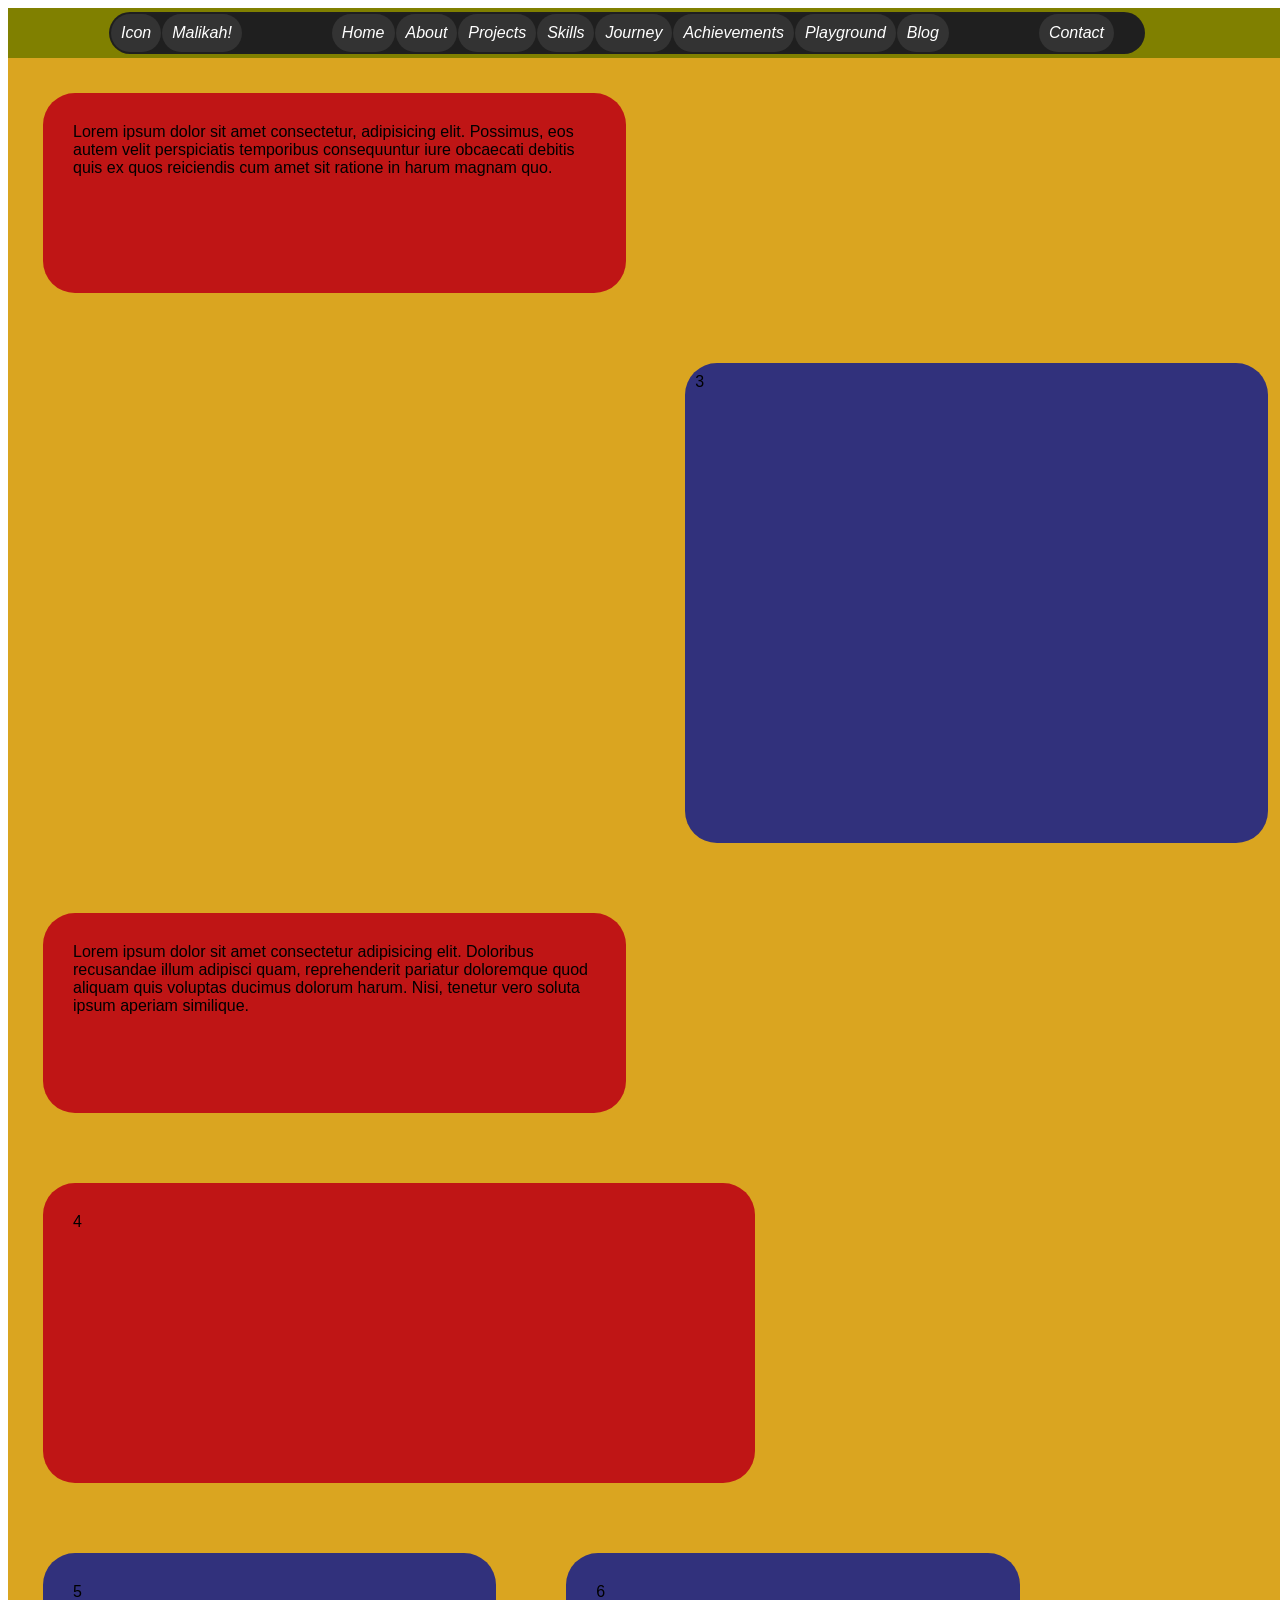
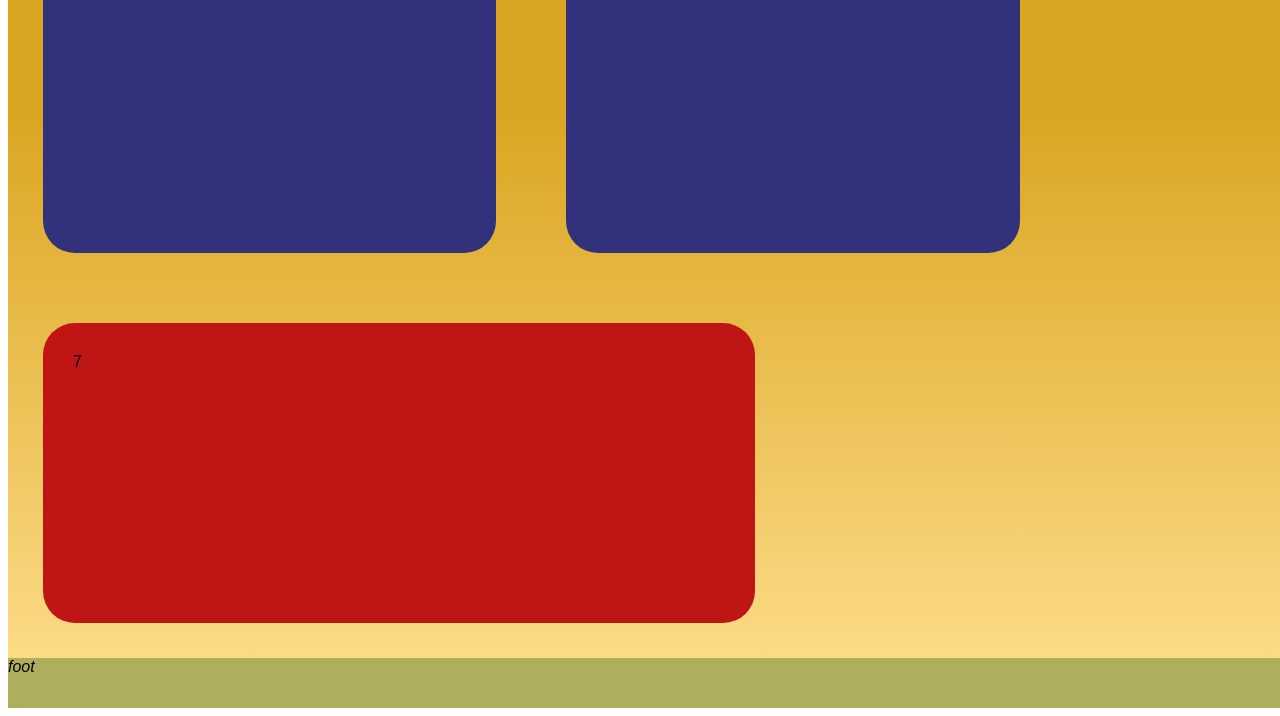
==== about.html @ b6b21f2e "Initial website upload" ====
<!DOCTYPE html>
<html lang="en">
<head>
    <meta charset="UTF-8">
    <meta name="viewport" content="width=device-width, initial-scale=1.0">
    <title>Document</title>
    <link rel="stylesheet" href="style.css">
</head>
<body>
      <div id="gridcontainer">
      <header id="head">
    <div id="banner">
       <ul class="tabs">
            <li><a href="#">Icon</a></li>
            <li><a href="malikah.html">Malikah!</a></li>
        </ul>
       <ul class="tabs">
            <li><a href="index.html">Home</a></li>
            <li><a href="about.html">About</a></li>
            <li><a href="#">Projects</a></li>
            <li><a href="#">Skills</a></li>
            <li><a href="#">Journey</a></li>
            <li><a href="#">Achievements</a></li>
            <li><a href="#">Playground</a></li>
            <li><a href="#">Blog</a></li>
        </ul>
        <ul class="tabs">
            <li><a href="#">Contact</a></li>
        </ul>
    
    </div>
</header>
        <main id="main">
            <section class="hi-block">Lorem ipsum dolor sit amet consectetur, 
                adipisicing elit. Possimus, eos autem velit perspiciatis temporibus
                 consequuntur iure obcaecati debitis quis ex quos reiciendis cum amet sit 
                 ratione in harum magnam quo.</section>
            <section class="inf-block">3</section>
            <section class="hi-block">Lorem ipsum dolor sit amet consectetur adipisicing elit.
                 Doloribus recusandae illum adipisci quam, reprehenderit pariatur doloremque 
                 quod aliquam quis voluptas ducimus dolorum harum. Nisi, tenetur vero soluta
                  ipsum aperiam similique.</section>
            <section class="me-block">4</section>
            <section class="hob-block">5</section>
            <section class="hob-block">6</section>
             <section class="me-block">7</section>
        </main>
        <footer id="footer">foot</footer>
      </div>
</body>
</html>
---- style.css ----
#gridcontainer{
    display: grid;
    grid-template-areas:'header header header' 
    'main main main' 'footer footer footer';
   height: auto;
   max-width:100%;
   background-color:rgba(0, 0, 255, 0) ;
    font-family: Verdana, Geneva, Tahoma, sans-serif;
}
#head{
    grid-area: header;
    background-color: olive;
    font-style: italic;
    height: 50px;
}

#main{
    grid-area: main;
   width:100%;
   background: linear-gradient(to bottom,goldenrod 75%, rgb(252, 219, 134));
    height: auto;

}
#footer{
    grid-area: footer;
    background-color: rgba(128, 128, 0, 0.638);
    font-style: italic;
    height: 50px;

}
/*malikah page */
.page{
    display: grid;
    grid-template-columns: 20% 60% 20%;
}
.grid{
    display: grid;
    grid-template-columns: repeat(3,1fr);
    grid-template-rows: repeat(3, 25%);
    width: 75%;
    margin: auto;
    gap: 1px; 
    /*background-color: rgb(11, 54, 210);*/
   
}

.griditem{
    background-color: rgb(0, 0, 0);
}
table{
    width:75%;
    margin: auto;
}
  td {
  text-align: center;
}
table img{
    height: 30px;
    rotate: 355deg;
}
article img, article video{
    width:100%;
    height: 100%;
    display: block;
}
p img{
    display: block;
    width:160;
    height:240px;
    margin: 27px 30px 78px 40px;
}
p video{
    display: block;
    width:160;
    height:240px;
    margin: 27px 30px 78px 51px;
}
.grid-wrap{
    position: relative;
    grid-column: 2;
    margin-top: 50px;
}
.col1{
    grid-column: 1;
}
.col3{
    grid-column: 3;
}
.row12{
    grid-row: 1/3;
}
.row22{
    grid-row: 3/5;
}
.row32{
    grid-row: 5/7;
}
.tilt{
    transform:rotateZ(5deg);;
}
.tilt2{
    transform:rotateZ(350deg);;
}
.Photo{
    background-color: whitesmoke; 
    width: 240px;
    height: 330px;
  background-image: radial-gradient(black 0.5px, transparent 0);
  background-size: 5px 5px; 
  margin-top: 140px;
  margin-right: 40px;
  margin-left: 28px;
}
.block1{
    z-index: 4;
    width:auto;
    height: auto;
    transform:rotateZ(340deg);
    position: absolute;
    top: 430px;    
    left: 160px; 
    letter-spacing: 5px;
    font-style:bold;
    text-transform: uppercase;
    color: aliceblue;
    font-family:'Courier New';
    text-shadow: 5px -10px 10px rgb(19, 1, 1);
    font-size: 28px;
}

ol{
    list-style: none;
}
ol li{
    display: inline-block;
    background-color: beige;
    padding: 10px;
    border-radius: 2em;
}
article{
   /* background-color: blueviolet;*/
    display: inline-block;
}
#banner{
    background-color: antiquewhite;
    text-align: center;
}
h1{
   display: inline;
    margin: 20px;
    text-align: center;
}
h1 li{
    display: inline-block;
    margin: -6.5px;
}
.wave li:nth-child(1){transform: translateY(0px); }
.wave li:nth-child(2){transform: translateY(-5.5px); }
.wave li:nth-child(3){transform: translateY(5.5px); }
.wave li:nth-child(4){transform: translateY(-5.5px); }
.wave li:nth-child(5){transform: translateY(65.5x); }
.wave li:nth-child(6){transform: translateY(-5.5px); }

.blockA{
    background-color: blueviolet;
    z-index: 1;
    width: 300px;
    height: 300px;
   float: left;
    transform:rotateZ(5deg);
     margin-left: 10%;
     margin-top: 6%;
}
.blockB{
    background-color: rgb(226, 43, 43);
    z-index: 2;
      width: 300px;
    height: 300px;
   float: left;
    transform:rotateZ(-2deg);
    margin-top: 10%;
    margin-left: 15%;
}
.blockC{
    background-color: rgb(220, 13, 165);
    z-index: 3;
     width: 300px;
    height: 300px;
   float: left;
    transform:rotateZ(20deg);
    margin-left: 40%;
    margin-top: -10%;
}
.blockD{
    background-color: rgb(43, 226, 211);
    z-index: 4;
     width: 300px;
    height: 300px;
    display: inline-block;
    transform:rotateZ(300deg);
    margin-left: 35%;
    margin-top: -50px;
}
 /*me page */
#grid2{
    grid-area: main;
}
#banner {
     display: grid;
    grid-template-columns: 1fr auto 1fr;
    background-color: #1f1f1f;
    border: 2px  #444;
    border-radius: 25px;
    width: 80%;
    margin: 4px 101px;
}
.tabs {
    list-style: none;
    display: flex;
    gap: 1px;
    padding:0;
    margin:2px 88px 2px 2px;
}
.tabs li a {
    display: block;
    padding: 10px 10px;
    text-decoration: none;
    color: white;
    background-color: #333;
    border-radius: 20px;
    transition: 0.3s;
}
.tabs li a:hover {
    background-color: #ae2424;
}

.abs li a.active {
    background-color: #0077ff;
}

.hi-block{
    box-sizing: border-box;
    width: 45%;
    height: 200px;
    background-color: rgb(191, 21, 21);
    margin: 35px;
    float: left;
    border-radius: 2em;
    padding: 30px;
}
.inf-block{
     box-sizing: border-box;
    width:45%;;
    height: 480px;
    background-color: rgb(49, 49, 124);
    margin: 35px;
    float: right;
     border-radius: 2em;
     border-radius: 2em;
    padding: 10px;
}
.me-block{
     box-sizing: border-box;
    width: 55%;
    height: 300px;
    background-color: rgb(191, 21, 21);
    margin: 35px;
    float: left;
    border-radius: 2em;
    padding: 30px;
}
.hob-block{
     box-sizing: border-box;
    width:35%;;
    height: 300px;
    background-color: rgb(49, 49, 124);
    margin: 35px;
    float: left;
    border-radius: 2em;
    padding: 30px;
}
/* home page*/ 
h1 {
    font-size: 3rem;
    font-family:quicksand;
    margin-top: -40px;
     margin-bottom: -40px;
}

.cursor {
    animation: blink 0.8s infinite;
}

@keyframes blink {
    50% {
        opacity: 0;
    }
}


.box {
    background-image: url('images/Me-Pic.png');
    background-repeat: no-repeat;
    height: 690px;
    display: flex;
    flex-direction: column;
    justify-content: center; 
    align-items: center;
    cursor: pointer;
    background-size: 500px;
    background-position: right 0px top -150px;
    filter: drop-shadow(0px 10px 60px rgba(0, 0, 0, 0.5));
    transition: background-size 0.2s ease-out, 
                background-position 0.3s ease-out, 
                filter 0.2s ease-out;
}
.box:hover {
    background-size: 520px;
    background-position: right -5px top -160px; 
    filter: drop-shadow(5px 30px 80px rgba(0, 0, 0, 0.6));
}
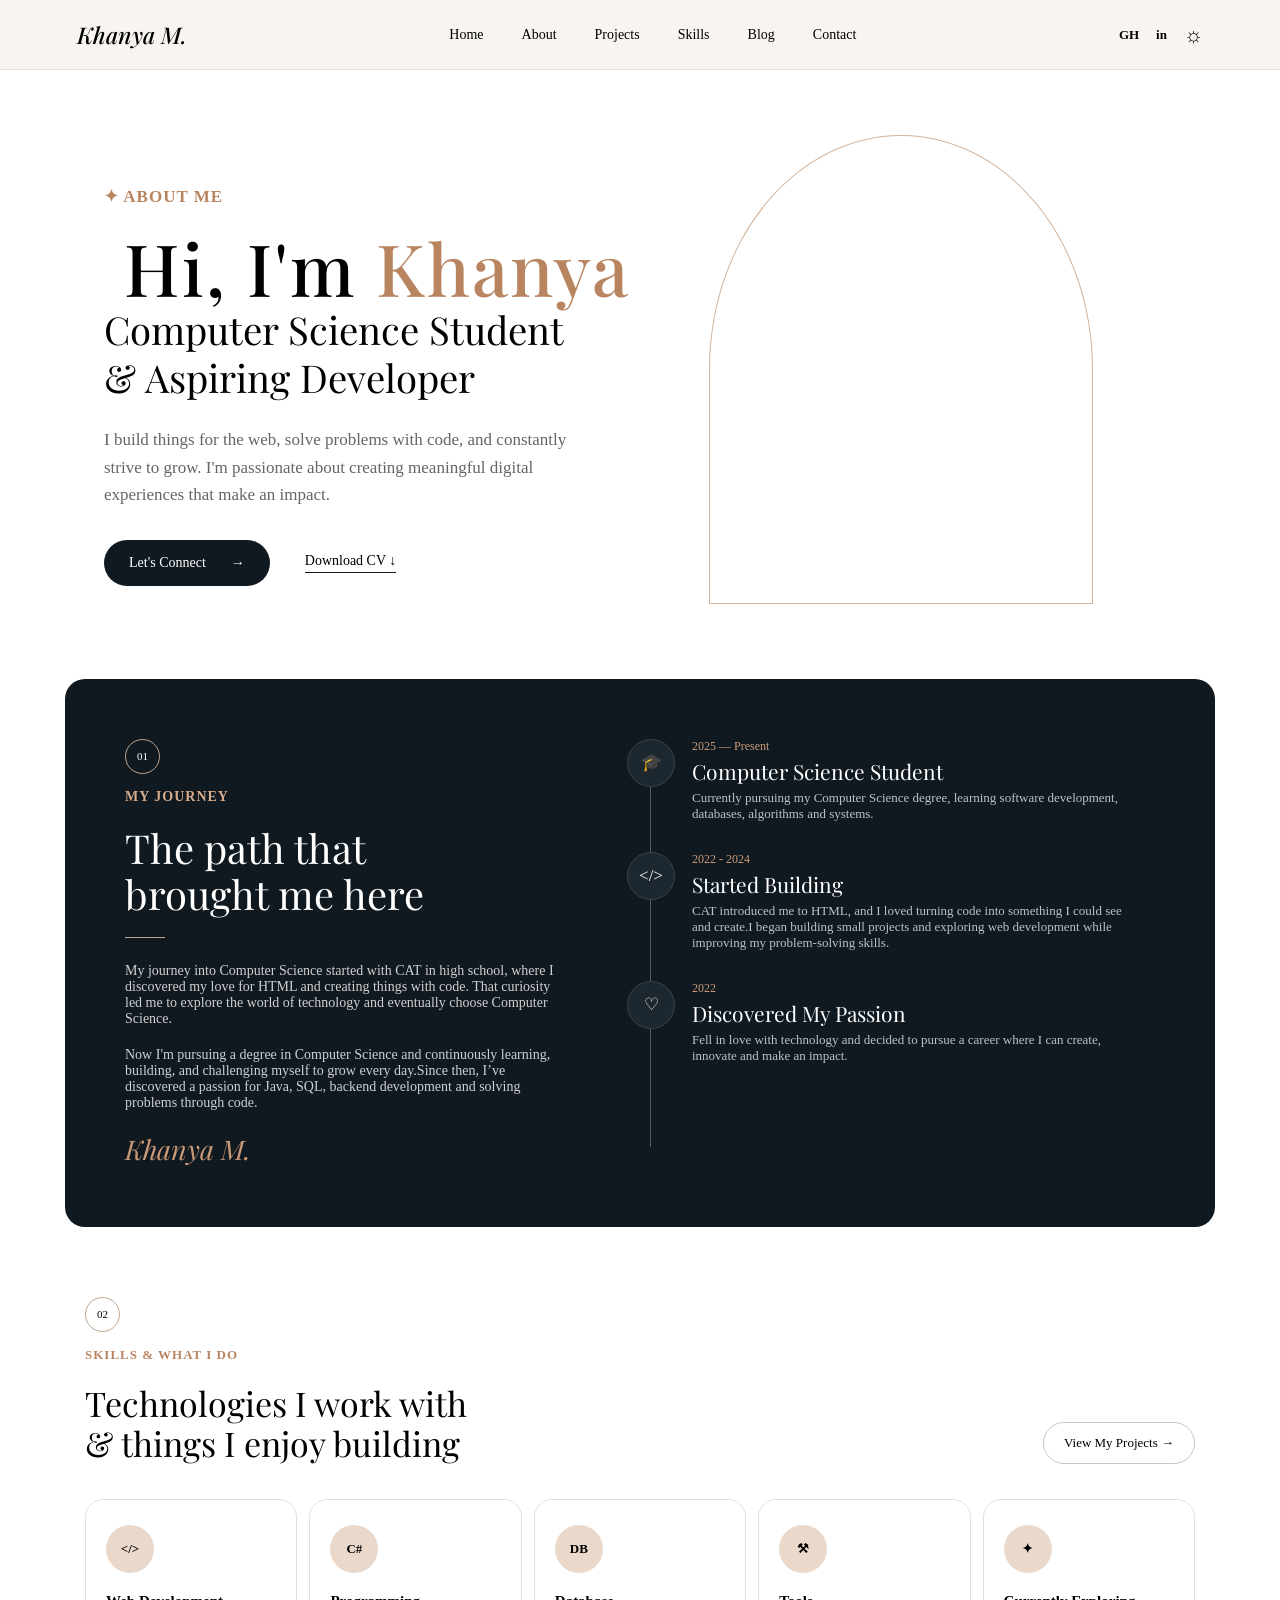
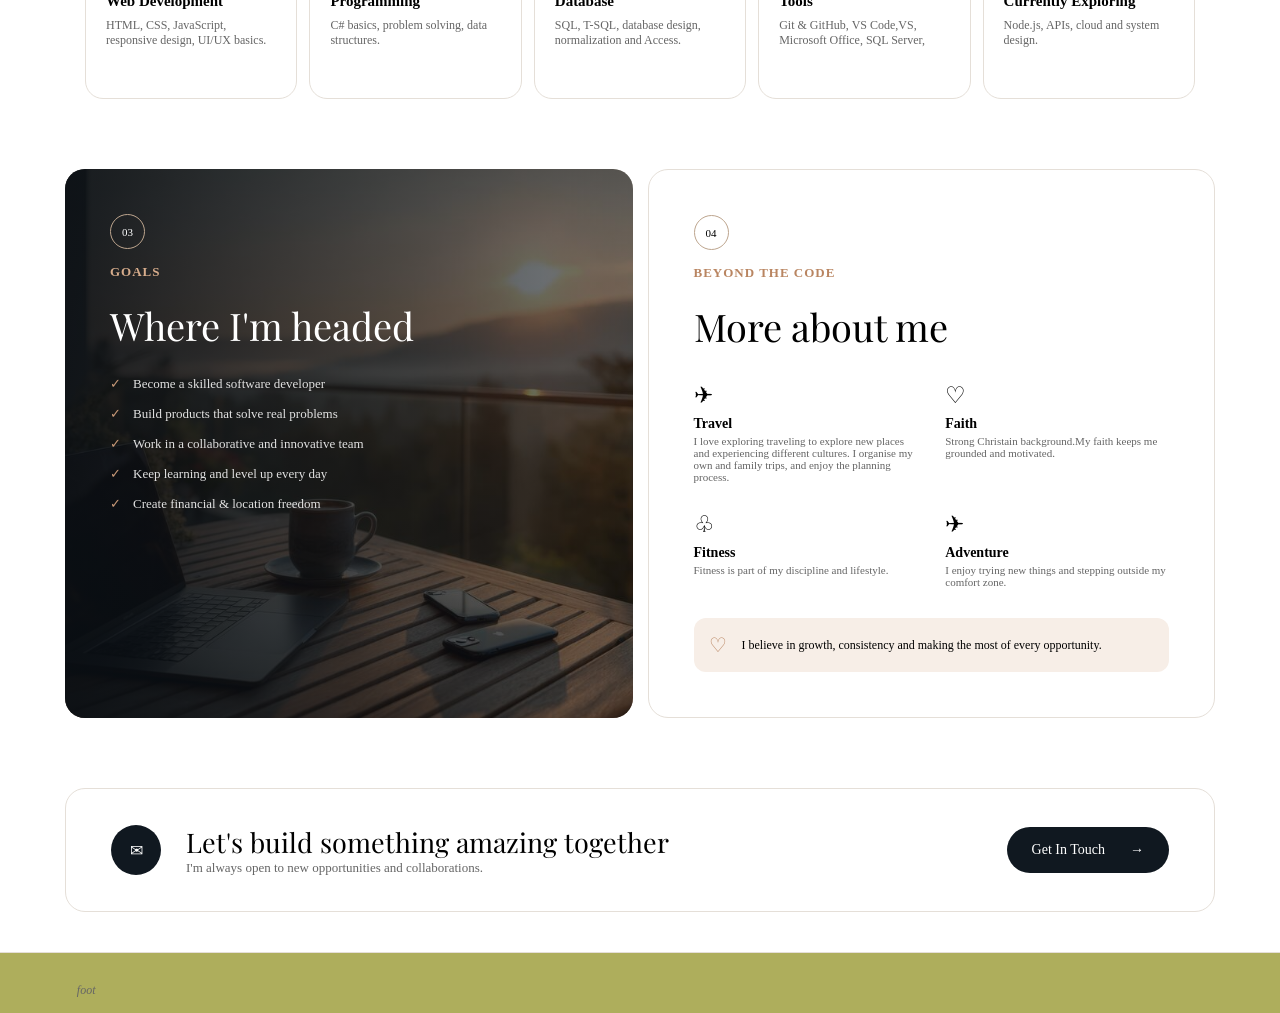
==== commit 33b757d5: "Updated website" ====
--- a/about.html
+++ b/about.html
@@ -3,48 +3,425 @@
 <head>
     <meta charset="UTF-8">
     <meta name="viewport" content="width=device-width, initial-scale=1.0">
-    <title>Document</title>
+     <title>About Me</title>
     <link rel="stylesheet" href="style.css">
+    <script src="script.js"></script>
+    <link rel="preconnect" href="https://fonts.googleapis.com">
+    <link rel="preconnect" href="https://fonts.gstatic.com" crossorigin>
+    <link href="https://fonts.googleapis.com/css2?family=DM+Sans:wght@400;500;600;700&family=Playfair+Display:wght@400;500;600&display=swap" rel="stylesheet">
 </head>
+
 <body>
-      <div id="gridcontainer">
-      <header id="head">
-    <div id="banner">
-       <ul class="tabs">
-            <li><a href="#">Icon</a></li>
-            <li><a href="malikah.html">Malikah!</a></li>
-        </ul>
-       <ul class="tabs">
-            <li><a href="index.html">Home</a></li>
-            <li><a href="about.html">About</a></li>
-            <li><a href="#">Projects</a></li>
-            <li><a href="#">Skills</a></li>
-            <li><a href="#">Journey</a></li>
-            <li><a href="#">Achievements</a></li>
-            <li><a href="#">Playground</a></li>
-            <li><a href="#">Blog</a></li>
-        </ul>
-        <ul class="tabs">
-            <li><a href="#">Contact</a></li>
-        </ul>
-    
-    </div>
-</header>
-        <main id="main">
-            <section class="hi-block">Lorem ipsum dolor sit amet consectetur, 
-                adipisicing elit. Possimus, eos autem velit perspiciatis temporibus
-                 consequuntur iure obcaecati debitis quis ex quos reiciendis cum amet sit 
-                 ratione in harum magnam quo.</section>
-            <section class="inf-block">3</section>
-            <section class="hi-block">Lorem ipsum dolor sit amet consectetur adipisicing elit.
-                 Doloribus recusandae illum adipisci quam, reprehenderit pariatur doloremque 
-                 quod aliquam quis voluptas ducimus dolorum harum. Nisi, tenetur vero soluta
-                  ipsum aperiam similique.</section>
-            <section class="me-block">4</section>
-            <section class="hob-block">5</section>
-            <section class="hob-block">6</section>
-             <section class="me-block">7</section>
-        </main>
+  <header class="navbar">
+    <a href="malikah.html" class="logo">Khanya M.</a>
+    <nav class="nav-links" id="navLinks">
+            <a href="index.html">Home</a>
+            <a href="about.html" class="active">About</a>
+            <a href="projects.html">Projects</a>
+            <a href="skills.html">Skills</a>
+            <a href="blog.html">Blog</a>
+            <a href="contact.html">Contact</a>
+        </nav>
+
+        <div class="nav-icons">
+
+            <a href="https://github.com/Malikahkm" target="_blank"aria-label="GitHub">
+                <span>GH</span>
+            </a>
+
+            <a href="https://linkedin.com/in/khanya-mhlongo-a250503a8" target="_blank" aria-label="LinkedIn">
+                <span>in</span>
+            </a>
+
+            <button id="themeToggle" aria-label="Toggle dark mode"> ☼
+            </button>
+        </div>
+        <button class="menu-button" id="menuButton">☰</button>
+    </header>
+
+    <main>
+    <section class="about-hero">
+            <section class="hero-text">
+                <p class="eyebrow">
+                    ✦ ABOUT ME
+                </p>
+
+                <h1> Hi, I'm
+                    <span>Khanya</span>
+                </h1>
+                <h2>
+                    Computer Science Student
+                    <br>
+                    & Aspiring Developer
+                </h2>
+                <p class="hero-description">
+                    I build things for the web, solve problems with code,
+                    and constantly strive to grow. I'm passionate about
+                    creating meaningful digital experiences that make an impact.
+                </p>
+                <div class="hero-buttons">
+                    <a href="contact.html" class="primary-button">
+                        Let's Connect
+                        <span>→</span>
+                    </a>
+                    <a href="#" class="cv-button">
+                        Download CV
+                        <span>↓</span>
+                    </a>
+                </div>
+            </section>
+            <section class="hero-image-container">
+
+                <div class="image-decoration"></div>
+                <img
+                    src="images/about-me.jpg"
+                    alt="Photo of Khanya"
+                    class="hero-image">
+            </section>
+        </section>
+        <section class="journey-section">
+            <div class="journey-introduction">
+                <span class="section-number">
+                    01
+                </span>
+                <p class="eyebrow light">
+                    MY JOURNEY
+                </p>
+                <h2>
+                    The path that
+                    <br>
+                    brought me here
+                </h2>
+                <div class="small-line"></div>
+                <p>
+                    My journey into Computer Science started with CAT in high school,
+                     where I discovered my love for HTML and creating things with code.
+                     That curiosity led me to explore the world of technology and eventually 
+                     choose Computer Science.
+                </p>
+                <p>
+                    Now I'm pursuing a degree in Computer Science and
+                    continuously learning, building, and challenging
+                    myself to grow every day.Since then, I’ve discovered 
+                    a passion for Java, SQL, backend development and solving 
+                    problems through code.
+                </p>
+                <div class="signature">
+                    Khanya M.
+                </div>
+            </div>
+            <div class="timeline">
+                <div class="timeline-item">
+                    <div class="timeline-icon">
+                        🎓
+                    </div>
+                    <div class="timeline-content">
+                        <span class="timeline-year">
+                            2025 — Present
+                        </span>
+                        <h3>
+                            Computer Science Student
+                        </h3>
+                        <p>
+                            Currently pursuing my Computer Science degree,
+                            learning software development, databases,
+                            algorithms and systems.
+                        </p>
+                    </div>
+                </div>
+                <div class="timeline-item">
+                    <div class="timeline-icon">
+                        &lt;/&gt;
+                    </div>
+                    <div class="timeline-content">
+                        <span class="timeline-year">
+                            2022 - 2024
+                        </span>
+                        <h3>
+                            Started Building
+                        </h3>
+                        <p>
+                            CAT introduced me to HTML, and I loved turning code into something I 
+                             could see and create.I began building small projects and exploring
+                            web development while improving my
+                            problem-solving skills.
+                        </p>
+                    </div>
+                </div>
+                <div class="timeline-item">
+
+                    <div class="timeline-icon">
+                        ♡
+                    </div>
+
+                    <div class="timeline-content">
+
+                        <span class="timeline-year">
+                            2022
+                        </span>
+
+                        <h3>
+                            Discovered My Passion
+                        </h3>
+
+                        <p>
+                            Fell in love with technology and decided to
+                            pursue a career where I can create, innovate
+                            and make an impact.
+                        </p>
+                    </div>
+                </div>
+            </div>
+        </section>
+        <section class="skills-section">
+            <div class="section-heading">
+                <div>
+                 <span class="section-number">
+                        02
+                    </span>
+                    <p class="eyebrow">
+                        SKILLS & WHAT I DO
+                    </p>
+                    <h2>
+                        Technologies I work with
+                        <br>
+                        & things I enjoy building
+                    </h2>
+                </div>
+
+                <a href="projects.html" class="outline-button">
+                    View My Projects →
+                </a>
+            </div>
+            <div class="skills-grid">
+                <article class="skill-card">
+                    <div class="skill-icon">
+                        &lt;/&gt;
+                    </div>
+                    <h3>
+                        Web Development
+                    </h3>
+                    <p>
+                        HTML, CSS, JavaScript,
+                        responsive design,
+                        UI/UX basics.
+                    </p>
+                </article>
+                <article class="skill-card">
+                    <div class="skill-icon">
+                        C#
+                    </div>
+                    <h3>
+                        Programming
+                    </h3>
+                    <p>
+                        C# basics,
+                        problem solving,
+                        data structures.
+                    </p>
+                </article>
+                <article class="skill-card">
+                    <div class="skill-icon">
+                        DB
+                    </div>
+                    <h3>
+                    Database
+                    </h3>
+                    <p>
+                        SQL, T-SQL, database
+                        design, normalization
+                        and Access.
+                    </p>
+                </article>
+                <article class="skill-card">
+                    <div class="skill-icon">
+                     ⚒
+                    </div>
+                    <h3>
+                        Tools
+                    </h3>
+                    <p>
+                        Git & GitHub, VS Code,VS,
+                        Microsoft Office, SQL Server,
+                    </p>
+
+                </article>
+                <article class="skill-card">
+                    <div class="skill-icon">
+                        ✦
+                    </div>
+                    <h3>
+                        Currently Exploring
+                    </h3>
+                    <p>
+                        Node.js,
+                        APIs, cloud and
+                        system design.
+                    </p>
+
+                </article>
+            </div>
+        </section>
+        <section class="split-section">
+
+            <div class="goals-card">
+                <img
+                    src="images/workspace.jpg"
+                    alt="Laptop workspace"
+                    class="goals-image">
+                <div class="goals-overlay">
+                <span class="section-number">
+                        03
+                    </span>
+                    <p class="eyebrow light">
+                        GOALS
+                    </p>
+                    <h2>
+                        Where I'm headed
+                    </h2>
+                    <ul>
+                        <li>
+                            <span>✓</span>
+                            Become a skilled software developer
+                        </li>
+                        <li>
+                            <span>✓</span>
+                            Build products that solve real problems
+                        </li>
+                        <li>
+                            <span>✓</span>
+                            Work in a collaborative and innovative team
+                        </li>
+                        <li>
+                            <span>✓</span>
+                            Keep learning and level up every day
+                        </li>
+                        <li>
+                            <span>✓</span>
+                            Create financial & location freedom
+                        </li>
+                    </ul>
+                </div>
+            </div>
+
+            <div class="beyond-card">
+                <span class="section-number">
+                    04
+                </span>
+                <p class="eyebrow">
+                    BEYOND THE CODE
+                </p>
+                <h2>
+                    More about me
+                </h2>
+                <div class="interests-grid">
+                    <div class="interest">
+                        <div class="interest-icon">
+                            ✈
+                        </div>
+                        <h3>
+                            Travel
+                        </h3>
+                        <p>
+                            I love exploring traveling to explore new places
+                            and experiencing different
+                            cultures. I organise my own and family trips, and enjoy the planning process.
+                        </p>
+                    </div>
+                    <div class="interest">
+                        <div class="interest-icon">
+                            ♡
+                        </div>
+                        <h3>
+                            Faith
+                        </h3>
+                        <p>
+                            Strong Christain background.My faith keeps me grounded
+                            and motivated.
+                        </p>
+                    </div>
+                   <div class="interest">
+                        <div class="interest-icon">
+                            ♧
+                        </div>
+                        <h3>
+                            Fitness
+                        </h3>
+                        <p>
+                            Fitness is part of my
+                            discipline and lifestyle.
+                        </p>
+                    </div>
+                    <div class="interest">
+                        <div class="interest-icon">
+                            ✈
+                        </div>
+                        <h3>
+                            Adventure
+                        </h3>
+                        <p>
+                            I enjoy trying new things
+                            and stepping outside my
+                            comfort zone.
+                        </p>
+                    </div>
+                </div>
+                <div class="personal-note">
+                    <span>♡</span>
+                    <p>
+                        I believe in growth, consistency
+                        and making the most of every
+                        opportunity.
+                    </p>
+                </div>
+            </div>
+        </section>
+
+        <section class="contact-cta">
+            <div class="cta-icon">
+                ✉
+            </div>
+            <div>
+                <h2>
+                    Let's build something
+                    amazing together
+                </h2>
+                <p>
+                    I'm always open to new opportunities
+                    and collaborations.
+                </p>
+            </div>
+            <a href="contact.html" class="primary-button">
+                Get In Touch
+                <span>→</span>
+            </a>
+        </section>
+    </main>
+
+
+    <!-- ================= FOOTER ================= -->
+
+   <!---- <footer>
+
+        <p>
+            © 2026 Khanya M. All rights reserved.
+        </p>
+
+        <div>
+
+            <a href="#">
+                GitHub
+            </a>
+
+            <a href="#">
+                LinkedIn
+            </a>
+
+            <a href="contact.html">
+                Contact
+            </a>
+
+        </div>-->
         <footer id="footer">foot</footer>
       </div>
 </body>
--- a/style.css
+++ b/style.css
@@ -201,7 +201,7 @@
     margin-left: 35%;
     margin-top: -50px;
 }
- /*me page */
+ /*index page */
 #grid2{
     grid-area: main;
 }
@@ -319,6 +319,815 @@
     background-position: right -5px top -160px; 
     filter: drop-shadow(5px 30px 80px rgba(0, 0, 0, 0.6));
 }
-
-
-
+#typing {
+    font-size: 60px;
+    font-family: Arial, sans-serif;
+
+    /* IMPORTANT */
+    display: block;
+    position: static;
+
+    width: auto;
+    height: auto;
+
+    line-height: 1.2;
+    white-space: nowrap;
+}
+.hero-text {
+    width: 550px;
+}
+.hero-text h1 {
+    font-size: 30px;
+    letter-spacing: 2px;
+    margin-bottom: 20px;
+}
+
+.hero-text h2 {
+    font-size: 40px;
+    line-height: 1.1;
+    margin: 0 0 20px 0;
+    min-height: 1.2em;
+}
+.hero-text p {
+    font-size: 17px;
+    line-height: 1.6;
+    max-width: 500px;
+}
+/* About page */
+
+* {
+    margin: 0;
+    padding: 0;
+    box-sizing: border-box;
+}
+
+:root {
+
+    --background: #f8f5f1;
+    --white: #ffffff;
+
+    --text: #101820;
+    --muted: #656565;
+
+    --dark: #101820;
+
+    --accent: #b98561;
+    --accent-light: #ead9cb;
+
+    --border: #e5dfd8;
+
+    --serif: "Playfair Display", Georgia, serif;
+    --sans: "DM Sans", Arial, sans-serif;
+}
+
+html {
+    scroll-behavior: smooth;
+}
+
+
+a {
+    text-decoration: none;
+    color: inherit;
+}
+
+img {
+    max-width: 100%;
+    display: block;
+}
+
+
+.navbar {
+    height: 70px;
+    display: flex;
+    align-items: center;
+    justify-content: space-between;
+    padding: 0 6%;
+    border-bottom: 1px solid var(--border);
+    background: rgba(248, 245, 241, 0.95);
+    position: sticky;
+    top: 0;
+    z-index: 1000;
+    backdrop-filter: blur(10px);
+}
+
+.logo {
+    font-family: var(--serif);
+    font-size: 23px;
+    font-style: italic;
+    font-weight: 500;
+}
+
+.nav-links {
+    display: flex;
+    gap: 38px;
+    height: 100%;
+}
+
+.nav-links a {
+    display: flex;
+    align-items: center;
+    font-size: 14px;
+    position: relative;
+    transition: 0.3s;
+}
+
+.nav-links a:hover {
+
+    color: var(--accent);
+}
+
+.nav-links a.active::after {
+    content: "";
+    position: absolute;
+    bottom: 0;
+    left: 0;
+    right: 0;
+    height: 0px;
+    background: var(--accent);
+}
+
+.nav-icons {
+    display: flex;
+    align-items: center;
+    gap: 17px;
+}
+
+.nav-icons a {
+    font-size: 13px;
+    font-weight: 700;
+}
+
+.nav-icons button {
+    border: none;
+    background: transparent;
+    font-size: 21px;
+    cursor: pointer;
+}
+
+.menu-button {
+    display: none;
+    background: none;
+    border: none;
+    font-size: 25px;
+    cursor: pointer;
+}
+
+.about-hero {
+    max-width: 1200px;
+    margin: auto;
+    padding: 80px 5% 60px;
+    display: grid;
+    grid-template-columns: 1fr 0.85fr;
+    align-items: center;
+    gap: 70px;
+}
+
+.eyebrow {
+
+    color: var(--accent);
+    font-size: 13px;
+    font-weight: 600;
+    letter-spacing: 1px;
+    margin-bottom: 20px;
+}
+
+.eyebrow.light {
+
+    color: #d8ad8c;
+}
+
+.about-hero h1 {
+    font-family: var(--serif);
+    font-size: clamp(48px, 6vw, 72px);
+    line-height: 1.05;
+    font-weight: 500;
+    margin-bottom: 15px;
+}
+
+.about-hero h1 span {
+
+    color: var(--accent);
+}
+
+.about-hero h2 {
+    font-family: var(--serif);
+    font-size: clamp(28px, 3vw, 42px);
+    font-weight: 400;
+    line-height: 1.25;
+    margin-bottom: 25px;
+}
+
+.hero-description {
+    max-width: 500px;
+    color: var(--muted);
+    font-size: 16px;
+    margin-bottom: 32px;
+}
+
+.hero-buttons {
+    display: flex;
+    align-items: center;
+    gap: 35px;
+}
+
+.primary-button {
+    background: var(--dark);
+    color: white;
+    padding: 15px 25px;
+    border-radius: 40px;
+    display: inline-flex;
+    gap: 25px;
+    align-items: center;
+    font-size: 14px;
+    transition: 0.3s;
+}
+
+.primary-button:hover {
+    transform: translateY(-3px);
+    background: #222c35;
+}
+
+.cv-button {
+    border-bottom: 1px solid var(--text);
+    padding-bottom: 3px;
+    font-size: 14px;
+    transition: 0.3s;
+}
+
+.cv-button:hover {
+    color: var(--accent);
+    border-color: var(--accent);
+}
+
+
+.hero-image-container {
+    position: relative;
+    width: 100%;
+    max-width: 450px;
+    justify-self: end;
+}
+
+.image-decoration {
+    position: absolute;
+    width: 100%;
+    height: 100%;
+    border: 1px solid #d2b49d;
+    border-radius: 50% 50% 0 0;
+    transform: translate(-15px, -15px);
+    z-index: 0;
+}
+
+.hero-image {
+    width: 100%;
+    aspect-ratio: 0.82;
+    object-fit: cover;
+    border-radius: 50% 50% 0 0;
+    position: relative;
+    z-index: 1;
+}
+.journey-section {
+    max-width: 1150px;
+    margin: 0 auto 70px;
+    background: var(--dark);
+    color: white;
+    border-radius: 20px;
+    padding: 60px;
+    display: grid;
+    grid-template-columns: 0.9fr 1.1fr;
+    gap: 70px;
+}
+
+.section-number {
+    display: inline-flex;
+    align-items: center;
+    justify-content: center;
+    width: 35px;
+    height: 35px;
+    border: 1px solid #bda58e;
+    border-radius: 50%;
+    font-size: 11px;
+    margin-bottom: 15px;
+}
+
+.journey-section h2 {
+    font-family: var(--serif);
+    font-size: 40px;
+    line-height: 1.15;
+    font-weight: 400;
+    margin-bottom: 20px;
+}
+
+.small-line {
+    width: 40px;
+    height: 1px;
+    background: #bda58e;
+    margin-bottom: 25px;
+}
+
+.journey-introduction p {
+    color: #d0d0d0;
+    font-size: 14px;
+    margin-bottom: 20px;
+    max-width: 430px;
+}
+
+.signature {
+    font-family: var(--serif);
+    font-style: italic;
+    color: #c99876;
+    font-size: 27px;
+    margin-top: 15px;
+}
+
+.timeline {
+
+    position: relative;
+    padding-left: 65px;
+}
+
+.timeline::before {
+    content: "";
+    position: absolute;
+    left: 23px;
+    top: 20px;
+    bottom: 20px;
+    width: 1px;
+    background: #555b60;
+}
+
+.timeline-item {
+
+    position: relative;
+    display: flex;
+    gap: 25px;
+    margin-bottom: 30px;
+}
+
+.timeline-icon {
+    position: absolute;
+    left: -65px;
+    width: 48px;
+    height: 48px;
+    border-radius: 50%;
+    background: #1d2730;
+    border: 1px solid #39434b;
+    display: flex;
+    align-items: center;
+    justify-content: center;
+    z-index: 2;
+    font-size: 17px;
+}
+
+.timeline-year {
+    color: #c99a78;
+    font-size: 12px;
+    display: block;
+    margin-bottom: 3px;
+}
+
+.timeline-content h3 {
+
+    font-family: var(--serif);
+    font-size: 21px;
+    font-weight: 400;
+    margin-bottom: 5px;
+}
+
+.timeline-content p {
+    color: #bfc2c4;
+    font-size: 13px;
+    max-width: 430px;
+}
+
+.skills-section {
+    max-width: 1150px;
+    margin: 0 auto 70px;
+    padding: 0 20px;
+}
+
+.section-heading {
+    display: flex;
+    justify-content: space-between;
+    align-items: end;
+    margin-bottom: 35px;
+}
+
+.section-heading h2 {
+    font-family: var(--serif);
+    font-weight: 400;
+    font-size: 34px;
+    line-height: 1.2;
+}
+
+.outline-button {
+    border: 1px solid #cfc6bd;
+    padding: 12px 20px;
+    border-radius: 30px;
+    font-size: 13px;
+    transition: 0.3s;
+}
+
+.outline-button:hover {
+    background: var(--dark);
+    color: white;
+}
+
+.skills-grid {
+    display: grid;
+    grid-template-columns: repeat(5, 1fr);
+    gap: 12px;
+}
+
+.skill-card {
+    background: var(--white);
+    border: 1px solid var(--border);
+    border-radius: 18px;
+    padding: 25px 20px;
+    min-height: 200px;
+    transition: 0.3s;
+}
+
+.skill-card:hover {
+    transform: translateY(-6px);
+    box-shadow: 0 15px 35px rgba(0,0,0,0.07);
+}
+
+.skill-icon {
+    width: 48px;
+    height: 48px;
+    border-radius: 50%;
+    background: var(--accent-light);
+    display: flex;
+    align-items: center;
+    justify-content: center;
+    margin-bottom: 20px;
+    font-size: 13px;
+    font-weight: 600;
+}
+
+.skill-card h3 {
+    font-size: 15px;
+    margin-bottom: 8px;
+}
+
+.skill-card p {
+    color: var(--muted);
+    font-size: 12px;
+}
+
+.split-section {
+    max-width: 1150px;
+    margin: 0 auto 70px;
+    display: grid;
+    grid-template-columns: 1fr 1fr;
+    gap: 15px;
+}
+
+.goals-card {
+    position: relative;
+    min-height: 440px;
+    border-radius: 20px;
+    overflow: hidden;
+    color: white;
+}
+
+.goals-image {
+    width: 100%;
+    height: 100%;
+    object-fit: cover;
+    position: absolute;
+}
+
+.goals-overlay {
+    position: absolute;
+    inset: 0;
+    padding: 45px;
+    background: linear-gradient(
+        90deg,
+        rgba(10,15,20,0.92),
+        rgba(10,15,20,0.55)
+    );
+}
+
+.goals-overlay h2 {
+    font-family: var(--serif);
+    font-size: 38px;
+    font-weight: 400;
+    margin-bottom: 25px;
+}
+
+.goals-overlay ul {
+    list-style: none;
+}
+
+.goals-overlay li {
+    display: flex;
+    gap: 12px;
+    margin-bottom: 14px;
+    font-size: 13px;
+    color: #e2e2e2;
+}
+
+.goals-overlay li span {
+    color: #c99a78;
+}
+
+
+.beyond-card {
+    background: white;
+    border: 1px solid var(--border);
+    border-radius: 20px;
+    padding: 45px;
+}
+
+.beyond-card h2 {
+    font-family: var(--serif);
+    font-size: 38px;
+    font-weight: 400;
+    margin-bottom: 30px;
+}
+
+.interests-grid {
+    display: grid;
+    grid-template-columns: repeat(2, 1fr);
+    gap: 28px;
+}
+
+.interest-icon {
+    font-size: 23px;
+    margin-bottom: 7px;
+}
+
+.interest h3 {
+    font-size: 14px;
+    margin-bottom: 3px;
+}
+
+.interest p {
+    color: var(--muted);
+    font-size: 11px;
+}
+
+.personal-note {
+    margin-top: 30px;
+    padding: 15px;
+    border-radius: 12px;
+    background: #f7eee7;
+    display: flex;
+    gap: 15px;
+    align-items: center;
+    font-size: 12px;
+}
+
+.personal-note span {
+
+    font-size: 20px;
+    color: var(--accent);
+}
+
+.contact-cta {
+    max-width: 1150px;
+    margin: 0 auto 40px;
+    background: white;
+    border: 1px solid var(--border);
+    border-radius: 20px;
+    padding: 35px 45px;
+    display: flex;
+    align-items: center;
+    gap: 25px;
+}
+
+.cta-icon {
+    width: 50px;
+    height: 50px;
+    background: var(--dark);
+    color: white;
+    border-radius: 50%;
+    display: flex;
+    align-items: center;
+    justify-content: center;
+    flex-shrink: 0;
+}
+
+.contact-cta h2 {
+    font-family: var(--serif);
+    font-size: 27px;
+    font-weight: 400;
+}
+
+.contact-cta p {
+    font-size: 13px;
+    color: var(--muted);
+}
+
+.contact-cta .primary-button {
+
+    margin-left: auto;
+}
+
+footer {
+    border-top: 1px solid var(--border);
+    padding: 30px 6%;
+    display: flex;
+    justify-content: space-between;
+    font-size: 12px;
+    color: var(--muted);
+}
+
+footer div {
+    display: flex;
+    gap: 25px;
+}
+
+footer a:hover {
+
+    color: var(--accent);
+}
+
+/*Dark mode*/
+body.dark {
+
+    --background: #11161b;
+    --white: #1a2025;
+    --text: #f4f4f4;
+    --muted: #b5b5b5;
+    --border: #30363b;
+}
+
+body.dark .navbar {
+
+    background: rgba(17, 22, 27, 0.95);
+}
+
+body.dark .skill-card,
+body.dark .beyond-card,
+body.dark .contact-cta {
+
+    background: #1a2025;
+}
+
+@media (max-width: 900px) {
+
+    .nav-links {
+        position: fixed;
+        top: 70px;
+       left: 0;
+        right: 0;
+        height: auto;
+        background: var(--background);
+        display: none;
+        flex-direction: column;
+        padding: 30px;
+        gap: 25px;
+        border-bottom: 1px solid var(--border);
+    }
+
+    .nav-links.show {
+        display: flex;
+    }
+
+    .nav-icons {
+        display: none;
+    }
+
+    .menu-button {
+        display: block;
+        color: var(--text);
+    }
+
+    .about-hero {
+        grid-template-columns: 1fr;
+        text-align: center;
+        gap: 45px;
+    }
+
+    .hero-description {
+        margin-left: auto;
+        margin-right: auto;
+    }
+
+    .hero-buttons {
+        justify-content: center;
+    }
+
+    .hero-image-container {
+        justify-self: center;
+        max-width: 380px;
+    }
+
+    .journey-section {
+        grid-template-columns: 1fr;
+        padding: 40px;
+        margin-left: 20px;
+        margin-right: 20px;
+    }
+
+    .skills-grid {
+
+        grid-template-columns: repeat(2, 1fr);
+    }
+
+    .split-section {
+        grid-template-columns: 1fr;
+        margin-left: 20px;
+        margin-right: 20px;
+    }
+    .contact-cta {
+
+        margin-left: 20px;
+        margin-right: 20px;
+    }
+}
+
+@media (max-width: 550px) {
+
+    .navbar {
+        padding: 0 20px;
+    }
+
+    .about-hero {
+        padding: 60px 25px 40px;
+    }
+
+    .about-hero h1 {
+        font-size: 46px;
+    }
+
+    .about-hero h2 {
+        font-size: 27px;
+    }
+
+    .hero-buttons {
+        flex-direction: column;
+        gap: 20px;
+    }
+
+    .journey-section {
+        padding: 30px 25px;
+        border-radius: 15px;
+    }
+
+    .journey-section h2 {
+        font-size: 32px;
+    }
+
+    .timeline {
+        padding-left: 50px;
+    }
+
+    .timeline-icon {
+        left: -50px;
+        width: 38px;
+        height: 38px;
+    }
+
+    .timeline::before {
+        left: 18px;
+    }
+
+    .section-heading {
+        display: block;
+    }
+
+    .section-heading h2 {
+        font-size: 29px;
+        margin-bottom: 25px;
+    }
+
+    .skills-grid {
+        grid-template-columns: 1fr;
+    }
+
+    .beyond-card,
+    .goals-overlay {
+        padding: 30px;
+    }
+
+    .interests-grid {
+        grid-template-columns: 1fr 1fr;
+        gap: 20px;
+    }
+
+    .contact-cta {
+        flex-direction: column;
+        text-align: center;
+        padding: 35px 25px;
+    }
+
+    .contact-cta .primary-button {
+        margin-left: 0;
+    }
+
+    footer {
+        flex-direction: column;
+        gap: 15px;
+        text-align: center;
+    }
+
+    footer div {
+        justify-content: center;
+    }
+}
+
+
+
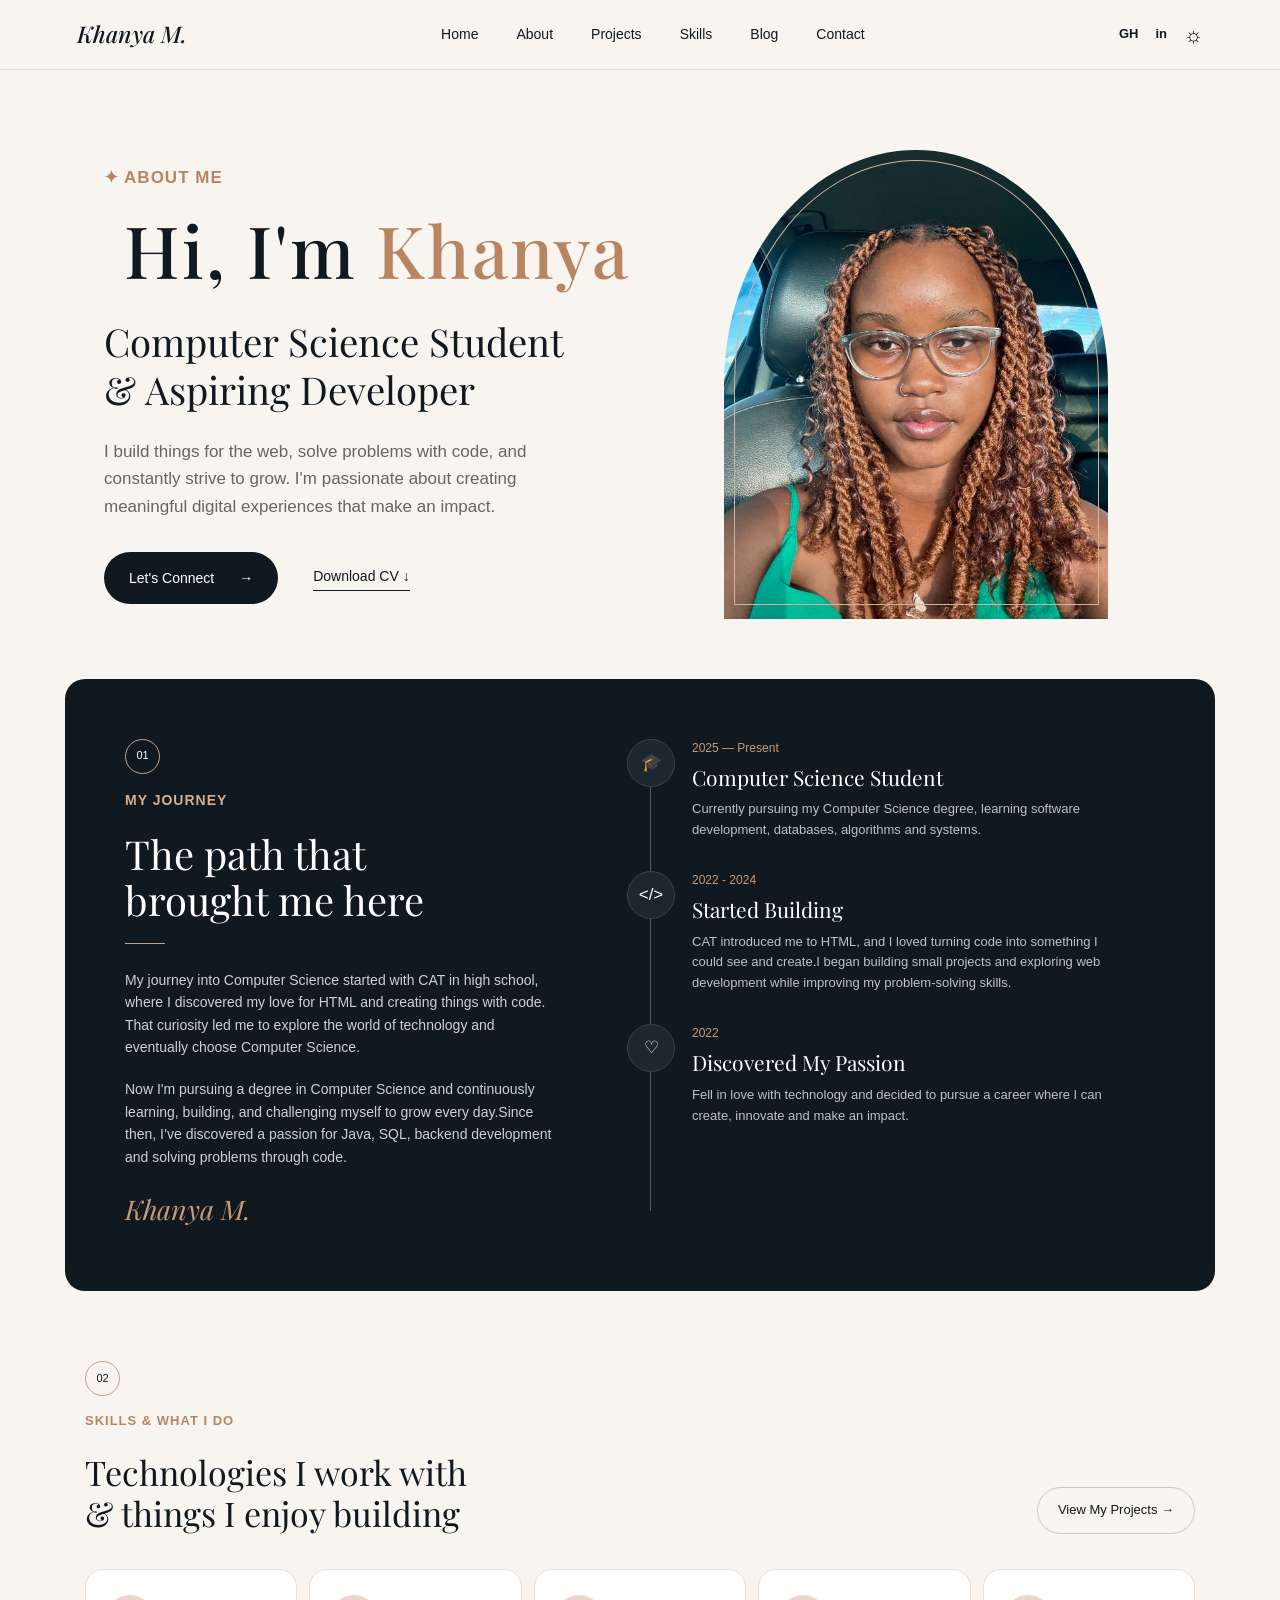
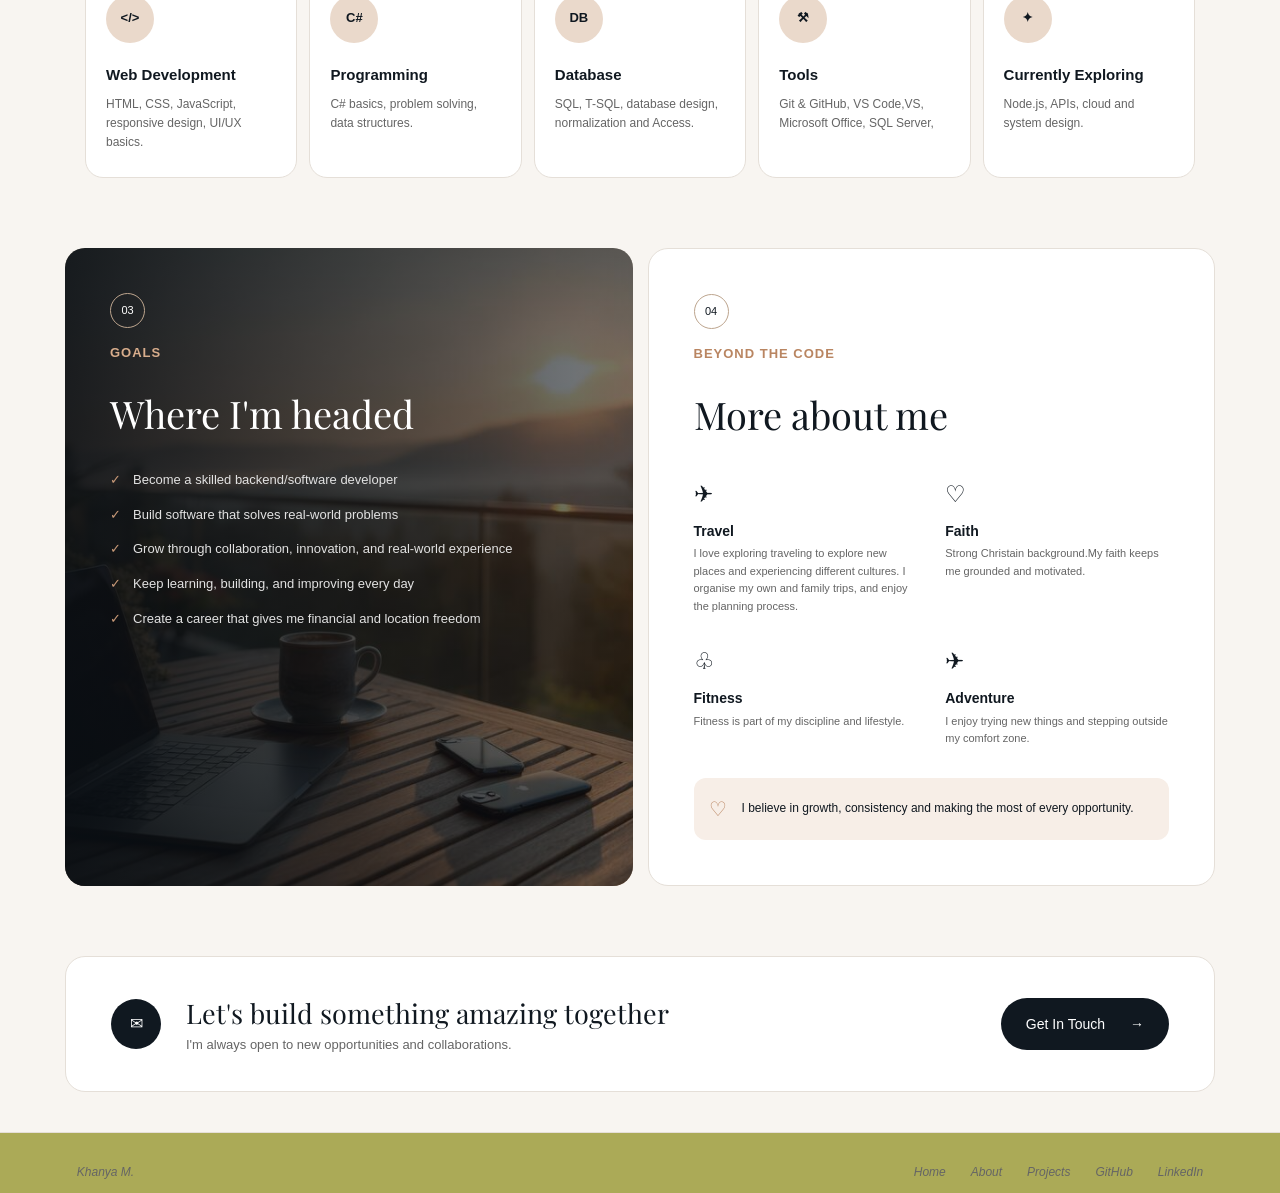
==== commit 3c00390b: "Latest update" ====
--- a/about.html
+++ b/about.html
@@ -37,6 +37,7 @@
             </button>
         </div>
         <button class="menu-button" id="menuButton">☰</button>
+
     </header>
 
     <main>
@@ -74,7 +75,7 @@
 
                 <div class="image-decoration"></div>
                 <img
-                    src="images/about-me.jpg"
+                    src="images/about-me.png"
                     alt="Photo of Khanya"
                     class="hero-image">
             </section>
@@ -282,23 +283,23 @@
                     <ul>
                         <li>
                             <span>✓</span>
-                            Become a skilled software developer
+                           Become a skilled backend/software developer
                         </li>
                         <li>
                             <span>✓</span>
-                            Build products that solve real problems
+                            Build software that solves real-world problems
                         </li>
                         <li>
                             <span>✓</span>
-                            Work in a collaborative and innovative team
+                            Grow through collaboration, innovation, and real-world experience
                         </li>
                         <li>
                             <span>✓</span>
-                            Keep learning and level up every day
+                            Keep learning, building, and improving every day
                         </li>
                         <li>
                             <span>✓</span>
-                            Create financial & location freedom
+                            Create a career that gives me financial and location freedom
                         </li>
                     </ul>
                 </div>
@@ -398,9 +399,6 @@
         </section>
     </main>
 
-
-    <!-- ================= FOOTER ================= -->
-
    <!---- <footer>
 
         <p>
@@ -422,7 +420,26 @@
             </a>
 
         </div>-->
-        <footer id="footer">foot</footer>
+        <footer id="footer"><p>
+         Khanya M. 
+    </p>
+    <div>
+        <a href="index.html">
+            Home
+        </a>
+        <a href="about.html">
+            About
+        </a>
+        <a href="projects.html">
+            Projects
+        </a>
+        <a href="https://github.com/Malikahkm" target="_blank">
+            GitHub
+        </a>
+        <a href="https://www.linkedin.com/in/malikahkm" target="_blank">
+            LinkedIn
+        </a>
+    </div></footer>
       </div>
 </body>
 </html>
--- a/style.css
+++ b/style.css
@@ -17,7 +17,7 @@
 #main{
     grid-area: main;
    width:100%;
-   background: linear-gradient(to bottom,goldenrod 75%, rgb(252, 219, 134));
+   background: linear-gradient(to bottom,#D4C5A9,75%, #E6D8B8);
     height: auto;
 
 }
@@ -51,8 +51,8 @@
     width:75%;
     margin: auto;
 }
-  td {
-  text-align: center;
+td {
+  align-items: center;
 }
 table img{
     height: 30px;
@@ -102,7 +102,7 @@
     transform:rotateZ(350deg);;
 }
 .Photo{
-    background-color: whitesmoke; 
+    background-color: #222c35; 
     width: 240px;
     height: 330px;
   background-image: radial-gradient(black 0.5px, transparent 0);
@@ -299,24 +299,21 @@
 
 
 .box {
-    background-image: url('images/Me-Pic.png');
+    background-image: url('images/home2.jpeg');
     background-repeat: no-repeat;
-    height: 690px;
+    background-size: cover;
+    background-position: center;
+    height: 700px;
     display: flex;
     flex-direction: column;
-    justify-content: center; 
     align-items: center;
     cursor: pointer;
-    background-size: 500px;
-    background-position: right 0px top -150px;
-    filter: drop-shadow(0px 10px 60px rgba(0, 0, 0, 0.5));
+   justify-content: center;
     transition: background-size 0.2s ease-out, 
                 background-position 0.3s ease-out, 
                 filter 0.2s ease-out;
 }
 .box:hover {
-    background-size: 520px;
-    background-position: right -5px top -160px; 
     filter: drop-shadow(5px 30px 80px rgba(0, 0, 0, 0.6));
 }
 #typing {
@@ -337,15 +334,16 @@
     width: 550px;
 }
 .hero-text h1 {
-    font-size: 30px;
+    font-size: 20px;
     letter-spacing: 2px;
-    margin-bottom: 20px;
+    margin-top: 2px;
 }
 
 .hero-text h2 {
     font-size: 40px;
     line-height: 1.1;
-    margin: 0 0 20px 0;
+    margin-top: 30px;
+    margin-bottom: 30px;
     min-height: 1.2em;
 }
 .hero-text p {
@@ -384,7 +382,16 @@
     scroll-behavior: smooth;
 }
 
-
+body {
+
+    font-family: var(--sans);
+
+    background: var(--background);
+
+    color: var(--text);
+
+    line-height: 1.6;
+}
 a {
     text-decoration: none;
     color: inherit;
@@ -569,12 +576,12 @@
 
 .image-decoration {
     position: absolute;
-    width: 100%;
-    height: 100%;
+    width: 95%;
+    height: 95%;
     border: 1px solid #d2b49d;
     border-radius: 50% 50% 0 0;
-    transform: translate(-15px, -15px);
-    z-index: 0;
+    transform: translate(10px, 10px);
+    z-index: 1;
 }
 
 .hero-image {
@@ -583,7 +590,7 @@
     object-fit: cover;
     border-radius: 50% 50% 0 0;
     position: relative;
-    z-index: 1;
+    z-index: 0;
 }
 .journey-section {
     max-width: 1150px;
@@ -1128,6 +1135,268 @@
         justify-content: center;
     }
 }
-
-
-
+/* Contact page */
+.contact-page {
+
+    max-width: 1150px;
+
+    margin: auto;
+
+    padding: 90px 30px 70px;
+
+}
+
+
+.contact-intro {
+    max-width: 750px;
+    margin-bottom: 60px;
+
+}
+
+
+.contact-intro h1 {
+    font-family: var(--serif);
+    font-size: clamp(50px, 7vw, 82px);
+    font-weight: 400;
+    line-height: 1.05;
+    margin-bottom: 25px;
+}
+
+
+.contact-intro h1 span {
+    color: var(--accent);
+
+}
+
+
+.contact-description {
+    max-width: 600px;
+    color: var(--muted);
+    font-size: 16px;
+    line-height: 1.7;
+}
+
+
+.contact-status {
+    display: flex;
+    align-items: center;
+    gap: 10px;
+    margin-top: 25px;
+}
+
+
+.status-dot {
+    width: 9px;
+    height: 9px;
+    background: #55a66b;
+    border-radius: 50%;
+    box-shadow: 0 0 0 5px rgba(85, 166, 107, 0.12);
+}
+
+
+.contact-status p {
+    font-size: 13px;
+    color: var(--muted);
+}
+
+.contact-information {
+    display: grid;
+    grid-template-columns: repeat(3, 1fr);
+    gap: 15px;
+    margin-bottom: 70px;
+}
+
+
+.contact-item {
+    background: var(--white);
+    border: 1px solid var(--border);
+    border-radius: 18px;
+    padding: 25px;
+    display: flex;
+    align-items: center;
+    gap: 18px;
+    transition: 0.3s;
+}
+
+
+.contact-item:hover {
+    transform: translateY(-4px);
+    box-shadow: 0 12px 30px rgba(0,0,0,0.06);
+}
+
+
+.contact-icon {
+    width: 48px;
+    height: 48px;
+    border-radius: 50%;
+    background: var(--accent-light);
+    display: flex;
+    align-items: center;
+    justify-content: center;
+    font-size: 13px;
+    font-weight: 700;
+    flex-shrink: 0;
+}
+
+
+.contact-item span {
+
+    display: block;
+    font-size: 10px;
+    letter-spacing: 1px;
+    color: var(--accent);
+    margin-bottom: 4px;
+}
+
+
+.contact-item a {
+    font-size: 14px;
+    font-weight: 500;
+    transition: 0.3s;
+}
+
+
+.contact-item a:hover {
+    color: var(--accent);
+}
+
+.contact-form-container {
+    background: var(--dark);
+    color: white;
+     border-radius: 22px;
+    padding: 55px;
+    display: grid;
+    grid-template-columns: 0.8fr 1.2fr;
+    gap: 70px;
+}
+
+
+.form-heading .eyebrow {
+    margin-bottom: 20px;
+}
+
+.form-heading h2 {
+    font-family: var(--serif);
+    font-size: 38px;
+    font-weight: 400;
+    line-height: 1.2;
+    max-width: 330px;
+}
+
+.form-heading .section-number {
+    color: white;
+    border-color: #687078;
+}
+.contact-form {
+    display: flex;
+    flex-direction: column;
+    gap: 22px;
+}
+
+.form-row {
+    display: grid;
+    grid-template-columns: 1fr 1fr;
+    gap: 18px;
+}
+
+.form-group {
+    display: flex;
+    flex-direction: column;
+    gap: 8px;
+}
+
+
+.form-group label {
+    font-size: 12px;
+    color: #d5d5d5;
+}
+
+
+.form-group input,
+.form-group textarea {
+    width: 100%;
+    border: 1px solid #424a50;
+    background: #182027;
+    color: white;
+    border-radius: 9px;
+    padding: 14px 15px;
+    font-family: var(--sans);
+    font-size: 13px;
+    outline: none;
+    transition: 0.3s;
+}
+
+
+.form-group input {
+    height: 48px;
+}
+
+
+.form-group textarea {
+    resize: vertical;
+    min-height: 150px;
+}
+
+.form-group input::placeholder,
+.form-group textarea::placeholder {
+    color: #7d858a;
+}
+
+
+.form-group input:focus,
+.form-group textarea:focus {
+
+    border-color: #c99a78;
+    box-shadow: 0 0 0 3px rgba(201,154,120,0.1);
+
+}
+
+.submit-button {
+    align-self: flex-start;
+    border: none;
+    background: white;
+    color: var(--dark);
+    padding: 14px 23px;
+    border-radius: 30px;
+    font-family: var(--sans);
+    font-size: 13px;
+    cursor: pointer;
+    display: flex;
+    align-items: center;
+    gap: 25px;
+    transition: 0.3s;
+}
+
+
+.submit-button:hover {
+    transform: translateY(-3px);
+    background: #ead9cb;
+}
+
+.submit-button span {
+    font-size: 18px;
+}
+
+.contact-bottom {
+    display: flex;
+    justify-content: center;
+    align-items: center;
+    gap: 10px;
+    margin-top: 35px;
+    font-size: 13px;
+
+}
+
+.contact-bottom p {
+    color: var(--muted);
+}
+
+.contact-bottom a {
+    color: var(--accent);
+}
+
+.contact-bottom a:hover {
+    text-decoration: underline;
+}
+
+
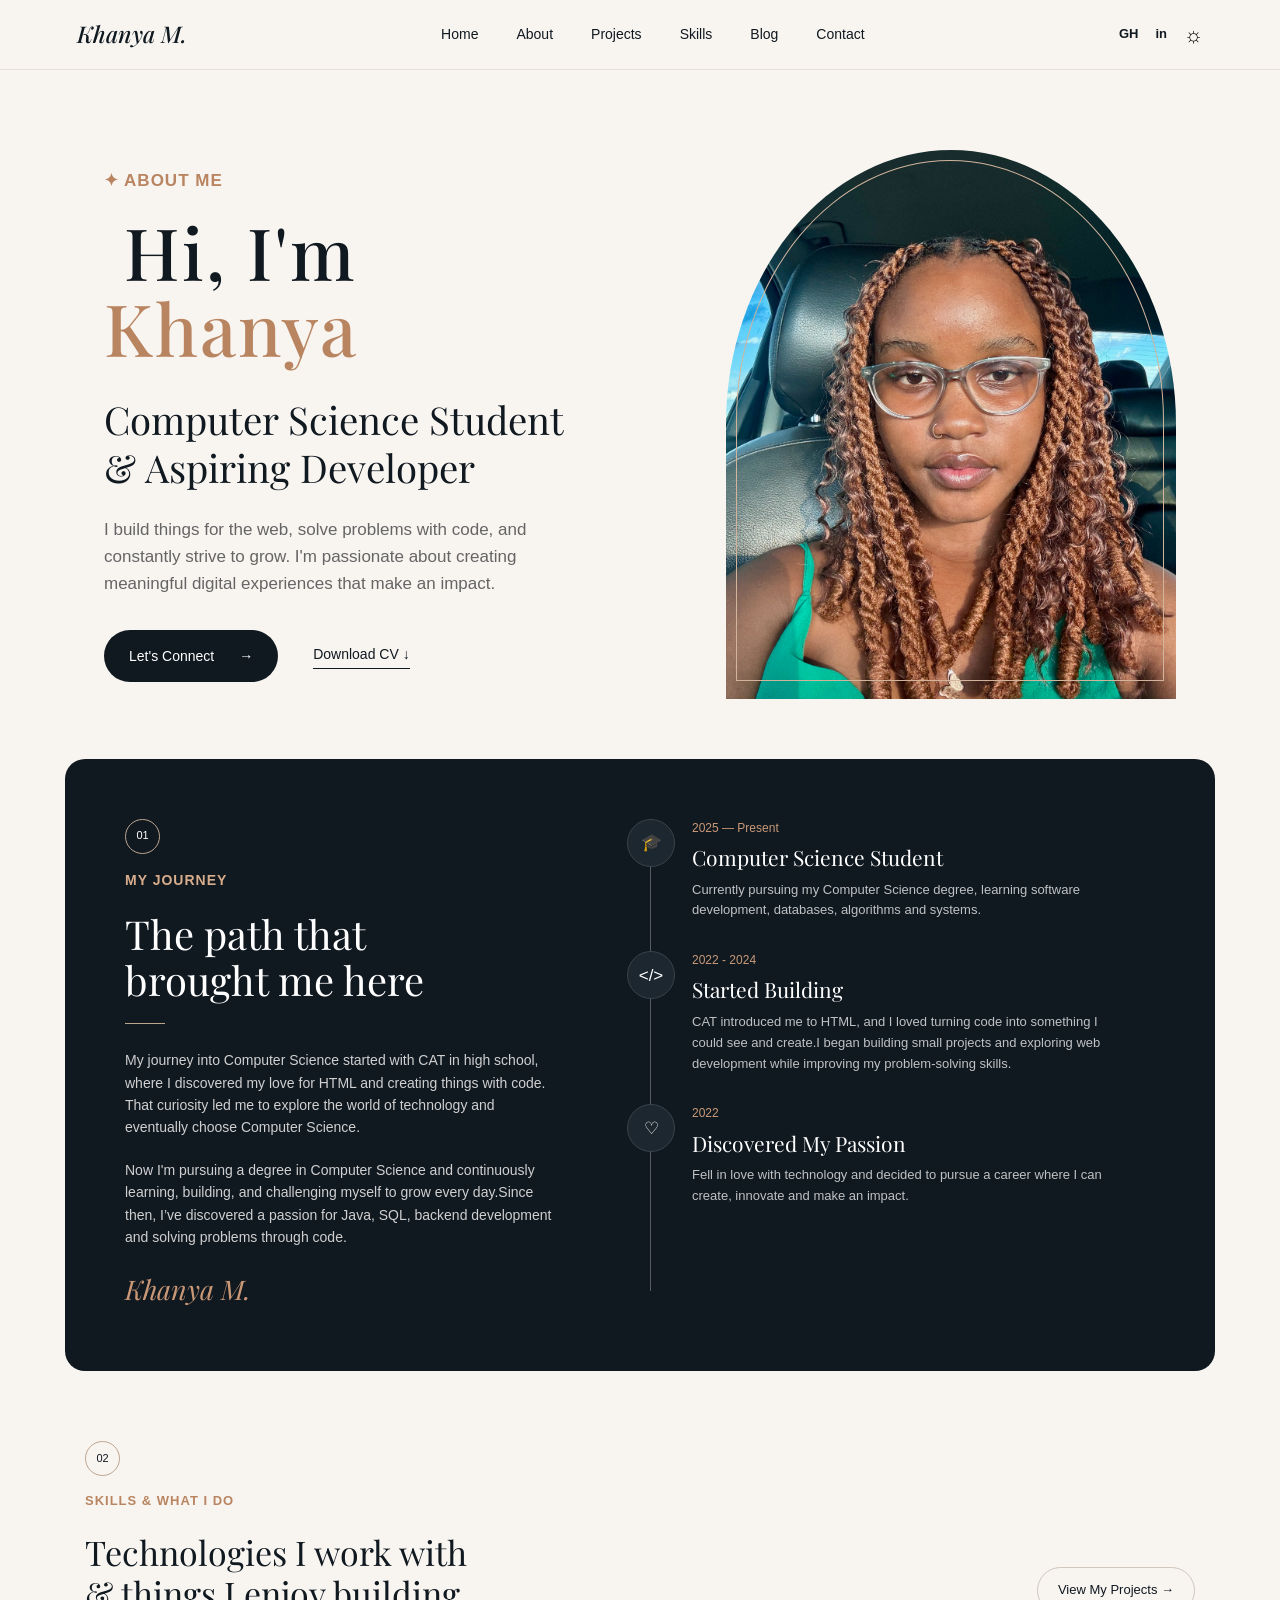
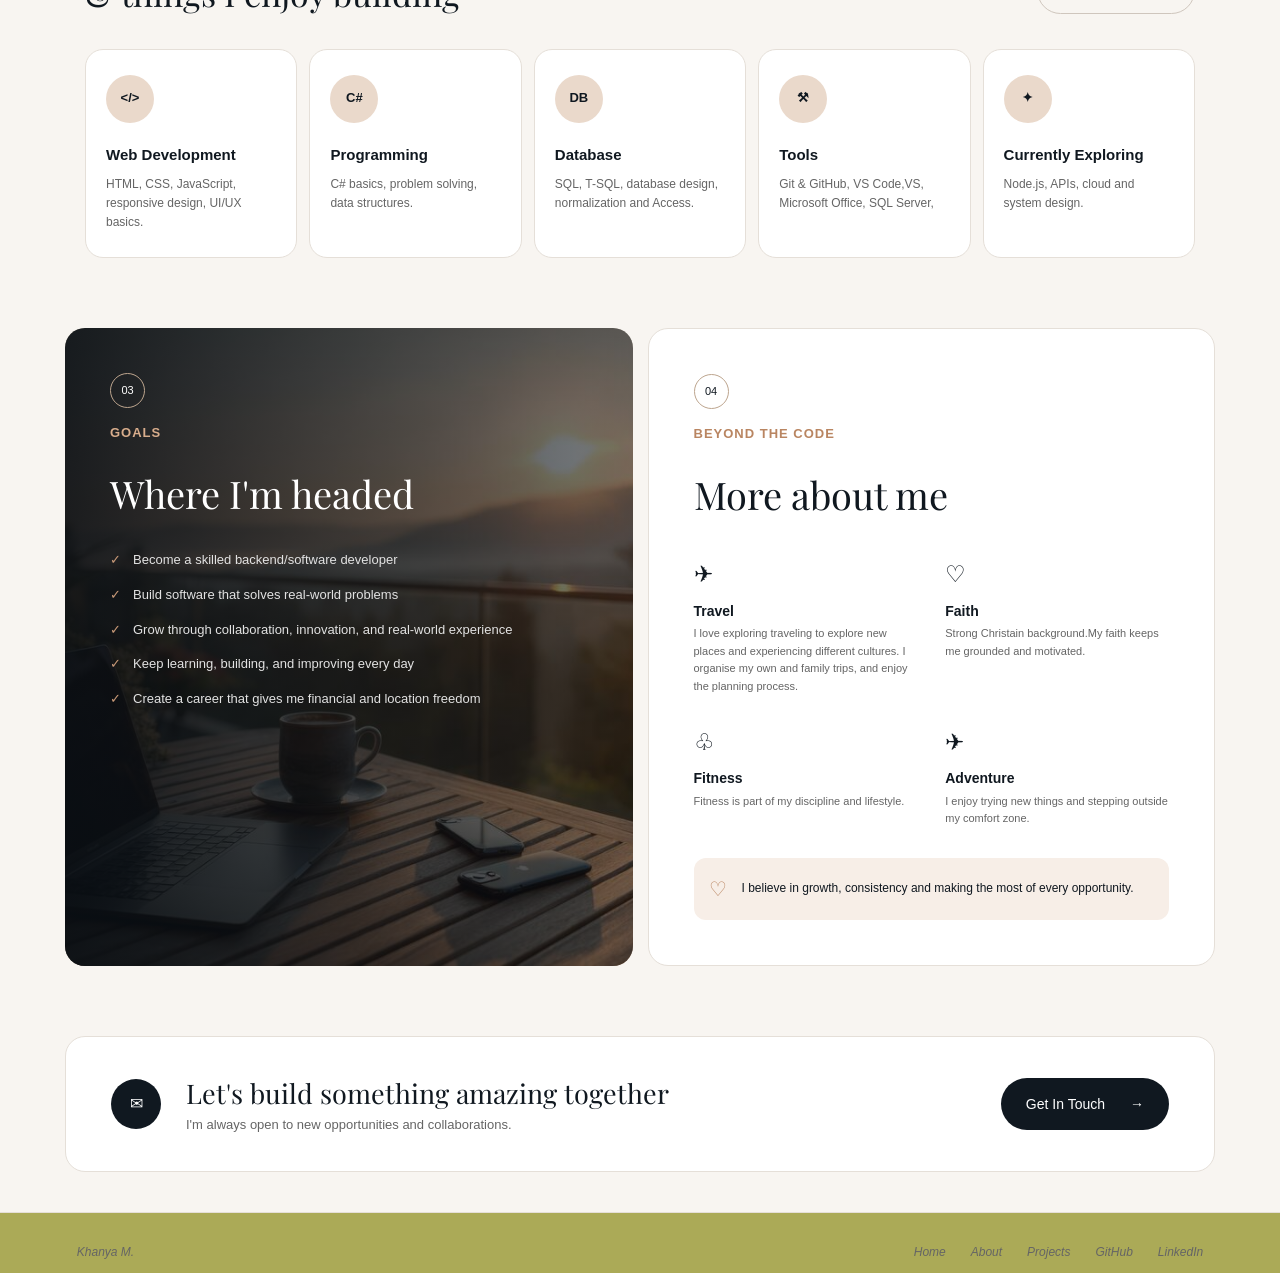
==== commit 5606f3d0: "latest" ====
--- a/about.html
+++ b/about.html
@@ -399,27 +399,6 @@
         </section>
     </main>
 
-   <!---- <footer>
-
-        <p>
-            © 2026 Khanya M. All rights reserved.
-        </p>
-
-        <div>
-
-            <a href="#">
-                GitHub
-            </a>
-
-            <a href="#">
-                LinkedIn
-            </a>
-
-            <a href="contact.html">
-                Contact
-            </a>
-
-        </div>-->
         <footer id="footer"><p>
          Khanya M. 
     </p>
--- a/style.css
+++ b/style.css
@@ -1,12 +1,15 @@
 #gridcontainer{
     display: grid;
-    grid-template-areas:'header header header' 
-    'main main main' 'footer footer footer';
-   height: auto;
-   max-width:100%;
-   background-color:rgba(0, 0, 255, 0) ;
+    grid-template-areas:
+        'header header header'
+        'main main main'
+        'footer footer footer';
+    height: auto;
+    max-width: 100%;
+    background-color: rgba(0, 0, 255, 0);
     font-family: Verdana, Geneva, Tahoma, sans-serif;
 }
+
 #head{
     grid-area: header;
     background-color: olive;
@@ -16,114 +19,134 @@
 
 #main{
     grid-area: main;
-   width:100%;
-   background: linear-gradient(to bottom,#D4C5A9,75%, #E6D8B8);
+    width: 100%;
+    background: linear-gradient(to bottom, #D4C5A9, 75%, #E6D8B8);
     height: auto;
-
-}
+}
+
 #footer{
     grid-area: footer;
     background-color: rgba(128, 128, 0, 0.638);
     font-style: italic;
     height: 50px;
-
-}
-/*malikah page */
+}
+
+/* MALIKAH PAGE */
+
 .page{
     display: grid;
     grid-template-columns: 20% 60% 20%;
 }
+
 .grid{
     display: grid;
-    grid-template-columns: repeat(3,1fr);
+    grid-template-columns: repeat(3, 1fr);
     grid-template-rows: repeat(3, 25%);
     width: 75%;
     margin: auto;
-    gap: 1px; 
-    /*background-color: rgb(11, 54, 210);*/
-   
+    gap: 1px;
 }
 
 .griditem{
     background-color: rgb(0, 0, 0);
 }
+
 table{
-    width:75%;
+    width: 75%;
     margin: auto;
 }
+
 td {
-  align-items: center;
-}
+    align-items: center;
+}
+
 table img{
     height: 30px;
     rotate: 355deg;
 }
-article img, article video{
-    width:100%;
+
+article img,
+article video{
+    width: 100%;
     height: 100%;
     display: block;
-}
+    object-fit: cover;
+}
+
 p img{
     display: block;
-    width:160;
-    height:240px;
-    margin: 27px 30px 78px 40px;
-}
+    width: 100%;
+    height: 100%;
+    object-fit: cover;
+    margin: 0;
+}
+
 p video{
     display: block;
-    width:160;
-    height:240px;
-    margin: 27px 30px 78px 51px;
-}
+    width: 100%;
+    height: 100%;
+    object-fit: cover;
+    margin: 0;
+}
+
 .grid-wrap{
     position: relative;
     grid-column: 2;
     margin-top: 50px;
 }
+
 .col1{
     grid-column: 1;
 }
+
 .col3{
     grid-column: 3;
 }
+
 .row12{
-    grid-row: 1/3;
-}
+    grid-row: 1 / 3;
+}
+
 .row22{
-    grid-row: 3/5;
-}
+    grid-row: 3 / 5;
+}
+
 .row32{
-    grid-row: 5/7;
-}
+    grid-row: 5 / 7;
+}
+
 .tilt{
-    transform:rotateZ(5deg);;
-}
+    transform: rotateZ(5deg);
+}
+
 .tilt2{
-    transform:rotateZ(350deg);;
-}
+    transform: rotateZ(350deg);
+}
+
 .Photo{
-    background-color: #222c35; 
+    background-color: #222c35;
     width: 240px;
     height: 330px;
-  background-image: radial-gradient(black 0.5px, transparent 0);
-  background-size: 5px 5px; 
-  margin-top: 140px;
-  margin-right: 40px;
-  margin-left: 28px;
-}
+    background-image: radial-gradient(black 0.5px, transparent 0);
+    background-size: 5px 5px;
+    margin-top: 140px;
+    margin-right: 40px;
+    margin-left: 28px;
+}
+
 .block1{
     z-index: 4;
-    width:auto;
+    width: auto;
     height: auto;
-    transform:rotateZ(340deg);
+    transform: rotateZ(340deg);
     position: absolute;
-    top: 430px;    
-    left: 160px; 
+    top: 430px;
+    left: 160px;
     letter-spacing: 5px;
-    font-style:bold;
+    font-weight: bold;
     text-transform: uppercase;
     color: aliceblue;
-    font-family:'Courier New';
+    font-family: 'Courier New';
     text-shadow: 5px -10px 10px rgb(19, 1, 1);
     font-size: 28px;
 }
@@ -131,96 +154,158 @@
 ol{
     list-style: none;
 }
+
 ol li{
     display: inline-block;
     background-color: beige;
     padding: 10px;
     border-radius: 2em;
 }
+
 article{
-   /* background-color: blueviolet;*/
     display: inline-block;
 }
+
 #banner{
     background-color: antiquewhite;
     text-align: center;
 }
+
 h1{
-   display: inline;
+    display: inline;
     margin: 20px;
     text-align: center;
 }
+
 h1 li{
     display: inline-block;
     margin: -6.5px;
 }
-.wave li:nth-child(1){transform: translateY(0px); }
-.wave li:nth-child(2){transform: translateY(-5.5px); }
-.wave li:nth-child(3){transform: translateY(5.5px); }
-.wave li:nth-child(4){transform: translateY(-5.5px); }
-.wave li:nth-child(5){transform: translateY(65.5x); }
-.wave li:nth-child(6){transform: translateY(-5.5px); }
-
+
+/* Wave title letters */
+.wave span {
+    display: inline-block;
+}
+
+.wave li {
+    display: inline-block;
+    margin: -6.5px;
+}
+
+.wave li:nth-child(1),
+.wave span:nth-child(1){
+    transform: translateY(0px);
+}
+
+.wave li:nth-child(2),
+.wave span:nth-child(2){
+    transform: translateY(-5.5px);
+}
+
+.wave li:nth-child(3),
+.wave span:nth-child(3){
+    transform: translateY(5.5px);
+}
+
+.wave li:nth-child(4),
+.wave span:nth-child(4){
+    transform: translateY(-5.5px);
+}
+
+.wave li:nth-child(5),
+.wave span:nth-child(5){
+    transform: translateY(5.5px);
+}
+
+.wave li:nth-child(6),
+.wave span:nth-child(6){
+    transform: translateY(-5.5px);
+}
+
+.wave li:nth-child(7),
+.wave span:nth-child(7){
+    transform: translateY(5.5px);
+}
+
+.wave li:nth-child(8),
+.wave span:nth-child(8){
+    transform: translateY(-5.5px);
+}
+
+.wave li:nth-child(9),
+.wave span:nth-child(9){
+    transform: translateY(0px);
+}
+
+/* Older block sections */
 .blockA{
     background-color: blueviolet;
     z-index: 1;
     width: 300px;
     height: 300px;
-   float: left;
-    transform:rotateZ(5deg);
-     margin-left: 10%;
-     margin-top: 6%;
-}
+    float: left;
+    transform: rotateZ(5deg);
+    margin-left: 10%;
+    margin-top: 6%;
+}
+
 .blockB{
     background-color: rgb(226, 43, 43);
     z-index: 2;
-      width: 300px;
+    width: 300px;
     height: 300px;
-   float: left;
-    transform:rotateZ(-2deg);
+    float: left;
+    transform: rotateZ(-2deg);
     margin-top: 10%;
     margin-left: 15%;
 }
+
 .blockC{
     background-color: rgb(220, 13, 165);
     z-index: 3;
-     width: 300px;
+    width: 300px;
     height: 300px;
-   float: left;
-    transform:rotateZ(20deg);
+    float: left;
+    transform: rotateZ(20deg);
     margin-left: 40%;
     margin-top: -10%;
 }
+
 .blockD{
     background-color: rgb(43, 226, 211);
     z-index: 4;
-     width: 300px;
+    width: 300px;
     height: 300px;
     display: inline-block;
-    transform:rotateZ(300deg);
+    transform: rotateZ(300deg);
     margin-left: 35%;
     margin-top: -50px;
 }
- /*index page */
+
+/* INDEX PAGE */
+
 #grid2{
     grid-area: main;
 }
+
 #banner {
-     display: grid;
+    display: grid;
     grid-template-columns: 1fr auto 1fr;
     background-color: #1f1f1f;
-    border: 2px  #444;
+    border: 2px solid #444;
     border-radius: 25px;
     width: 80%;
-    margin: 4px 101px;
-}
+    margin: 4px auto;
+}
+
 .tabs {
     list-style: none;
     display: flex;
     gap: 1px;
-    padding:0;
-    margin:2px 88px 2px 2px;
-}
+    padding: 0;
+    margin: 2px 88px 2px 2px;
+}
+
 .tabs li a {
     display: block;
     padding: 10px 10px;
@@ -230,6 +315,7 @@
     border-radius: 20px;
     transition: 0.3s;
 }
+
 .tabs li a:hover {
     background-color: #ae2424;
 }
@@ -248,19 +334,20 @@
     border-radius: 2em;
     padding: 30px;
 }
+
 .inf-block{
-     box-sizing: border-box;
-    width:45%;;
+    box-sizing: border-box;
+    width: 45%;
     height: 480px;
     background-color: rgb(49, 49, 124);
     margin: 35px;
     float: right;
-     border-radius: 2em;
-     border-radius: 2em;
+    border-radius: 2em;
     padding: 10px;
 }
+
 .me-block{
-     box-sizing: border-box;
+    box-sizing: border-box;
     width: 55%;
     height: 300px;
     background-color: rgb(191, 21, 21);
@@ -269,9 +356,10 @@
     border-radius: 2em;
     padding: 30px;
 }
+
 .hob-block{
-     box-sizing: border-box;
-    width:35%;;
+    box-sizing: border-box;
+    width: 35%;
     height: 300px;
     background-color: rgb(49, 49, 124);
     margin: 35px;
@@ -279,12 +367,14 @@
     border-radius: 2em;
     padding: 30px;
 }
-/* home page*/ 
+
+/* HOME PAGE*/
+
 h1 {
     font-size: 3rem;
-    font-family:quicksand;
+    font-family: quicksand;
     margin-top: -40px;
-     margin-bottom: -40px;
+    margin-bottom: -40px;
 }
 
 .cursor {
@@ -296,7 +386,6 @@
         opacity: 0;
     }
 }
-
 
 .box {
     background-image: url('images/home2.jpeg');
@@ -308,31 +397,33 @@
     flex-direction: column;
     align-items: center;
     cursor: pointer;
-   justify-content: center;
-    transition: background-size 0.2s ease-out, 
-                background-position 0.3s ease-out, 
-                filter 0.2s ease-out;
-}
+    justify-content: center;
+    transition:
+        background-size 0.2s ease-out,
+        background-position 0.3s ease-out,
+        filter 0.2s ease-out;
+}
+
 .box:hover {
     filter: drop-shadow(5px 30px 80px rgba(0, 0, 0, 0.6));
 }
+
 #typing {
     font-size: 60px;
     font-family: Arial, sans-serif;
-
-    /* IMPORTANT */
     display: block;
     position: static;
-
     width: auto;
+    max-width: 100%;
     height: auto;
-
     line-height: 1.2;
     white-space: nowrap;
 }
+
 .hero-text {
-    width: 550px;
-}
+    width: min(550px, 90%);
+}
+
 .hero-text h1 {
     font-size: 20px;
     letter-spacing: 2px;
@@ -346,12 +437,14 @@
     margin-bottom: 30px;
     min-height: 1.2em;
 }
+
 .hero-text p {
     font-size: 17px;
     line-height: 1.6;
     max-width: 500px;
 }
-/* About page */
+
+/* ABOUT PAGE */
 
 * {
     margin: 0;
@@ -360,7 +453,6 @@
 }
 
 :root {
-
     --background: #f8f5f1;
     --white: #ffffff;
 
@@ -383,15 +475,13 @@
 }
 
 body {
-
     font-family: var(--sans);
-
     background: var(--background);
-
     color: var(--text);
-
     line-height: 1.6;
-}
+    overflow-x: hidden;
+}
+
 a {
     text-decoration: none;
     color: inherit;
@@ -402,9 +492,8 @@
     display: block;
 }
 
-
 .navbar {
-    height: 70px;
+    min-height: 70px;
     display: flex;
     align-items: center;
     justify-content: space-between;
@@ -439,7 +528,6 @@
 }
 
 .nav-links a:hover {
-
     color: var(--accent);
 }
 
@@ -490,7 +578,6 @@
 }
 
 .eyebrow {
-
     color: var(--accent);
     font-size: 13px;
     font-weight: 600;
@@ -499,7 +586,6 @@
 }
 
 .eyebrow.light {
-
     color: #d8ad8c;
 }
 
@@ -512,7 +598,6 @@
 }
 
 .about-hero h1 span {
-
     color: var(--accent);
 }
 
@@ -565,7 +650,6 @@
     color: var(--accent);
     border-color: var(--accent);
 }
-
 
 .hero-image-container {
     position: relative;
@@ -592,6 +676,7 @@
     position: relative;
     z-index: 0;
 }
+
 .journey-section {
     max-width: 1150px;
     margin: 0 auto 70px;
@@ -647,7 +732,6 @@
 }
 
 .timeline {
-
     position: relative;
     padding-left: 65px;
 }
@@ -663,7 +747,6 @@
 }
 
 .timeline-item {
-
     position: relative;
     display: flex;
     gap: 25px;
@@ -693,7 +776,6 @@
 }
 
 .timeline-content h3 {
-
     font-family: var(--serif);
     font-size: 21px;
     font-weight: 400;
@@ -839,7 +921,6 @@
     color: #c99a78;
 }
 
-
 .beyond-card {
     background: white;
     border: 1px solid var(--border);
@@ -887,7 +968,6 @@
 }
 
 .personal-note span {
-
     font-size: 20px;
     color: var(--accent);
 }
@@ -928,7 +1008,6 @@
 }
 
 .contact-cta .primary-button {
-
     margin-left: auto;
 }
 
@@ -947,13 +1026,12 @@
 }
 
 footer a:hover {
-
     color: var(--accent);
 }
 
-/*Dark mode*/
+/* DARK MODE*/
+
 body.dark {
-
     --background: #11161b;
     --white: #1a2025;
     --text: #f4f4f4;
@@ -962,23 +1040,23 @@
 }
 
 body.dark .navbar {
-
     background: rgba(17, 22, 27, 0.95);
 }
 
 body.dark .skill-card,
 body.dark .beyond-card,
 body.dark .contact-cta {
-
     background: #1a2025;
 }
+
+/* TABLET / SMALL SCREEN */
 
 @media (max-width: 900px) {
 
     .nav-links {
         position: fixed;
         top: 70px;
-       left: 0;
+        left: 0;
         right: 0;
         height: auto;
         background: var(--background);
@@ -1030,7 +1108,6 @@
     }
 
     .skills-grid {
-
         grid-template-columns: repeat(2, 1fr);
     }
 
@@ -1039,12 +1116,71 @@
         margin-left: 20px;
         margin-right: 20px;
     }
+
     .contact-cta {
-
         margin-left: 20px;
         margin-right: 20px;
     }
-}
+
+    /* Malikah collage page */
+    .page {
+        display: block;
+        width: 100%;
+    }
+
+    .grid-wrap {
+        width: 100%;
+        margin: 40px auto;
+    }
+
+    .grid {
+        width: 92%;
+        margin: 0 auto;
+        display: grid;
+        grid-template-columns: repeat(3, 1fr);
+        gap: 2px;
+    }
+
+    .griditem {
+        width: 100%;
+        aspect-ratio: 1 / 1;
+        overflow: hidden;
+    }
+
+    .griditem img,
+    .griditem video {
+        width: 100%;
+        height: 100%;
+        object-fit: cover;
+    }
+
+    .Photo {
+        width: 180px;
+        height: 250px;
+        margin: 35px auto;
+    }
+
+    .Photo img,
+    .Photo video {
+        width: 100%;
+        height: 100%;
+        object-fit: cover;
+        margin: 0;
+    }
+
+    .block1 {
+        position: static;
+        width: 100%;
+        height: auto;
+        margin: 25px auto;
+        transform: none;
+        text-align: center;
+        letter-spacing: 3px;
+        font-size: 20px;
+    }
+}
+
+/* PHONE*/
 
 @media (max-width: 550px) {
 
@@ -1133,26 +1269,102 @@
 
     footer div {
         justify-content: center;
-    }
-}
-/* Contact page */
+        flex-wrap: wrap;
+    }
+
+    /* Malikah collage page - phone refinements */
+    .grid-wrap {
+        margin-top: 30px;
+        margin-bottom: 45px;
+    }
+
+    .grid {
+        width: 94%;
+        gap: 2px;
+    }
+
+    .Photo {
+        width: min(180px, 65vw);
+        height: auto;
+        aspect-ratio: 240 / 330;
+        margin: 30px auto;
+    }
+
+    .block1 {
+        font-size: clamp(18px, 6vw, 25px);
+        letter-spacing: 2px;
+        margin: 20px auto;
+    }
+
+    table {
+        width: 94%;
+    }
+
+    table img {
+        height: 25px;
+    }
+
+    #typing {
+        font-size: clamp(32px, 10vw, 60px);
+        white-space: normal;
+        overflow-wrap: break-word;
+        text-align: center;
+    }
+
+    .hero-text {
+        width: min(550px, 90%);
+    }
+
+    .box {
+        min-height: 600px;
+        height: 100vh;
+    }
+}
+
+/*VERY SMALL PHONES*/
+
+@media (max-width: 375px) {
+
+    .logo {
+        font-size: 20px;
+    }
+
+    .Photo {
+        width: 160px;
+    }
+
+    .grid {
+        width: 96%;
+    }
+
+    .block1 {
+        font-size: 17px;
+        letter-spacing: 1px;
+    }
+
+    .interests-grid {
+        grid-template-columns: 1fr;
+    }
+
+    footer div {
+        gap: 15px;
+    }
+}
+
+/* =========================================
+   CONTACT PAGE
+   ========================================= */
+
 .contact-page {
-
     max-width: 1150px;
-
     margin: auto;
-
     padding: 90px 30px 70px;
-
-}
-
+}
 
 .contact-intro {
     max-width: 750px;
     margin-bottom: 60px;
-
-}
-
+}
 
 .contact-intro h1 {
     font-family: var(--serif);
@@ -1162,12 +1374,9 @@
     margin-bottom: 25px;
 }
 
-
 .contact-intro h1 span {
     color: var(--accent);
-
-}
-
+}
 
 .contact-description {
     max-width: 600px;
@@ -1176,14 +1385,12 @@
     line-height: 1.7;
 }
 
-
 .contact-status {
     display: flex;
     align-items: center;
     gap: 10px;
     margin-top: 25px;
 }
-
 
 .status-dot {
     width: 9px;
@@ -1193,7 +1400,6 @@
     box-shadow: 0 0 0 5px rgba(85, 166, 107, 0.12);
 }
 
-
 .contact-status p {
     font-size: 13px;
     color: var(--muted);
@@ -1206,7 +1412,6 @@
     margin-bottom: 70px;
 }
 
-
 .contact-item {
     background: var(--white);
     border: 1px solid var(--border);
@@ -1218,12 +1423,10 @@
     transition: 0.3s;
 }
 
-
 .contact-item:hover {
     transform: translateY(-4px);
     box-shadow: 0 12px 30px rgba(0,0,0,0.06);
 }
-
 
 .contact-icon {
     width: 48px;
@@ -1238,9 +1441,7 @@
     flex-shrink: 0;
 }
 
-
 .contact-item span {
-
     display: block;
     font-size: 10px;
     letter-spacing: 1px;
@@ -1248,14 +1449,12 @@
     margin-bottom: 4px;
 }
 
-
 .contact-item a {
     font-size: 14px;
     font-weight: 500;
     transition: 0.3s;
 }
 
-
 .contact-item a:hover {
     color: var(--accent);
 }
@@ -1263,13 +1462,12 @@
 .contact-form-container {
     background: var(--dark);
     color: white;
-     border-radius: 22px;
+    border-radius: 22px;
     padding: 55px;
     display: grid;
     grid-template-columns: 0.8fr 1.2fr;
     gap: 70px;
 }
-
 
 .form-heading .eyebrow {
     margin-bottom: 20px;
@@ -1287,6 +1485,7 @@
     color: white;
     border-color: #687078;
 }
+
 .contact-form {
     display: flex;
     flex-direction: column;
@@ -1305,12 +1504,10 @@
     gap: 8px;
 }
 
-
 .form-group label {
     font-size: 12px;
     color: #d5d5d5;
 }
-
 
 .form-group input,
 .form-group textarea {
@@ -1326,11 +1523,9 @@
     transition: 0.3s;
 }
 
-
 .form-group input {
     height: 48px;
 }
-
 
 .form-group textarea {
     resize: vertical;
@@ -1342,13 +1537,10 @@
     color: #7d858a;
 }
 
-
 .form-group input:focus,
 .form-group textarea:focus {
-
     border-color: #c99a78;
     box-shadow: 0 0 0 3px rgba(201,154,120,0.1);
-
 }
 
 .submit-button {
@@ -1367,7 +1559,6 @@
     transition: 0.3s;
 }
 
-
 .submit-button:hover {
     transform: translateY(-3px);
     background: #ead9cb;
@@ -1384,7 +1575,6 @@
     gap: 10px;
     margin-top: 35px;
     font-size: 13px;
-
 }
 
 .contact-bottom p {
@@ -1399,4 +1589,63 @@
     text-decoration: underline;
 }
 
-
+/* CONTACT RESPONSIVE*/
+
+@media (max-width: 900px) {
+
+    .contact-information {
+        grid-template-columns: 1fr;
+    }
+
+    .contact-form-container {
+        grid-template-columns: 1fr;
+        gap: 40px;
+        padding: 40px;
+        margin-left: 20px;
+        margin-right: 20px;
+    }
+}
+
+@media (max-width: 550px) {
+
+    .contact-page {
+        padding: 60px 20px 50px;
+    }
+
+    .contact-intro {
+        margin-bottom: 40px;
+    }
+
+    .contact-intro h1 {
+        font-size: clamp(44px, 14vw, 65px);
+    }
+
+    .contact-information {
+        margin-bottom: 45px;
+    }
+
+    .contact-form-container {
+        padding: 30px 20px;
+        margin-left: 0;
+        margin-right: 0;
+        border-radius: 16px;
+    }
+
+    .form-heading h2 {
+        font-size: 32px;
+    }
+
+    .form-row {
+        grid-template-columns: 1fr;
+    }
+
+    .submit-button {
+        align-self: stretch;
+        justify-content: center;
+    }
+
+    .contact-bottom {
+        flex-direction: column;
+        text-align: center;
+    }
+}
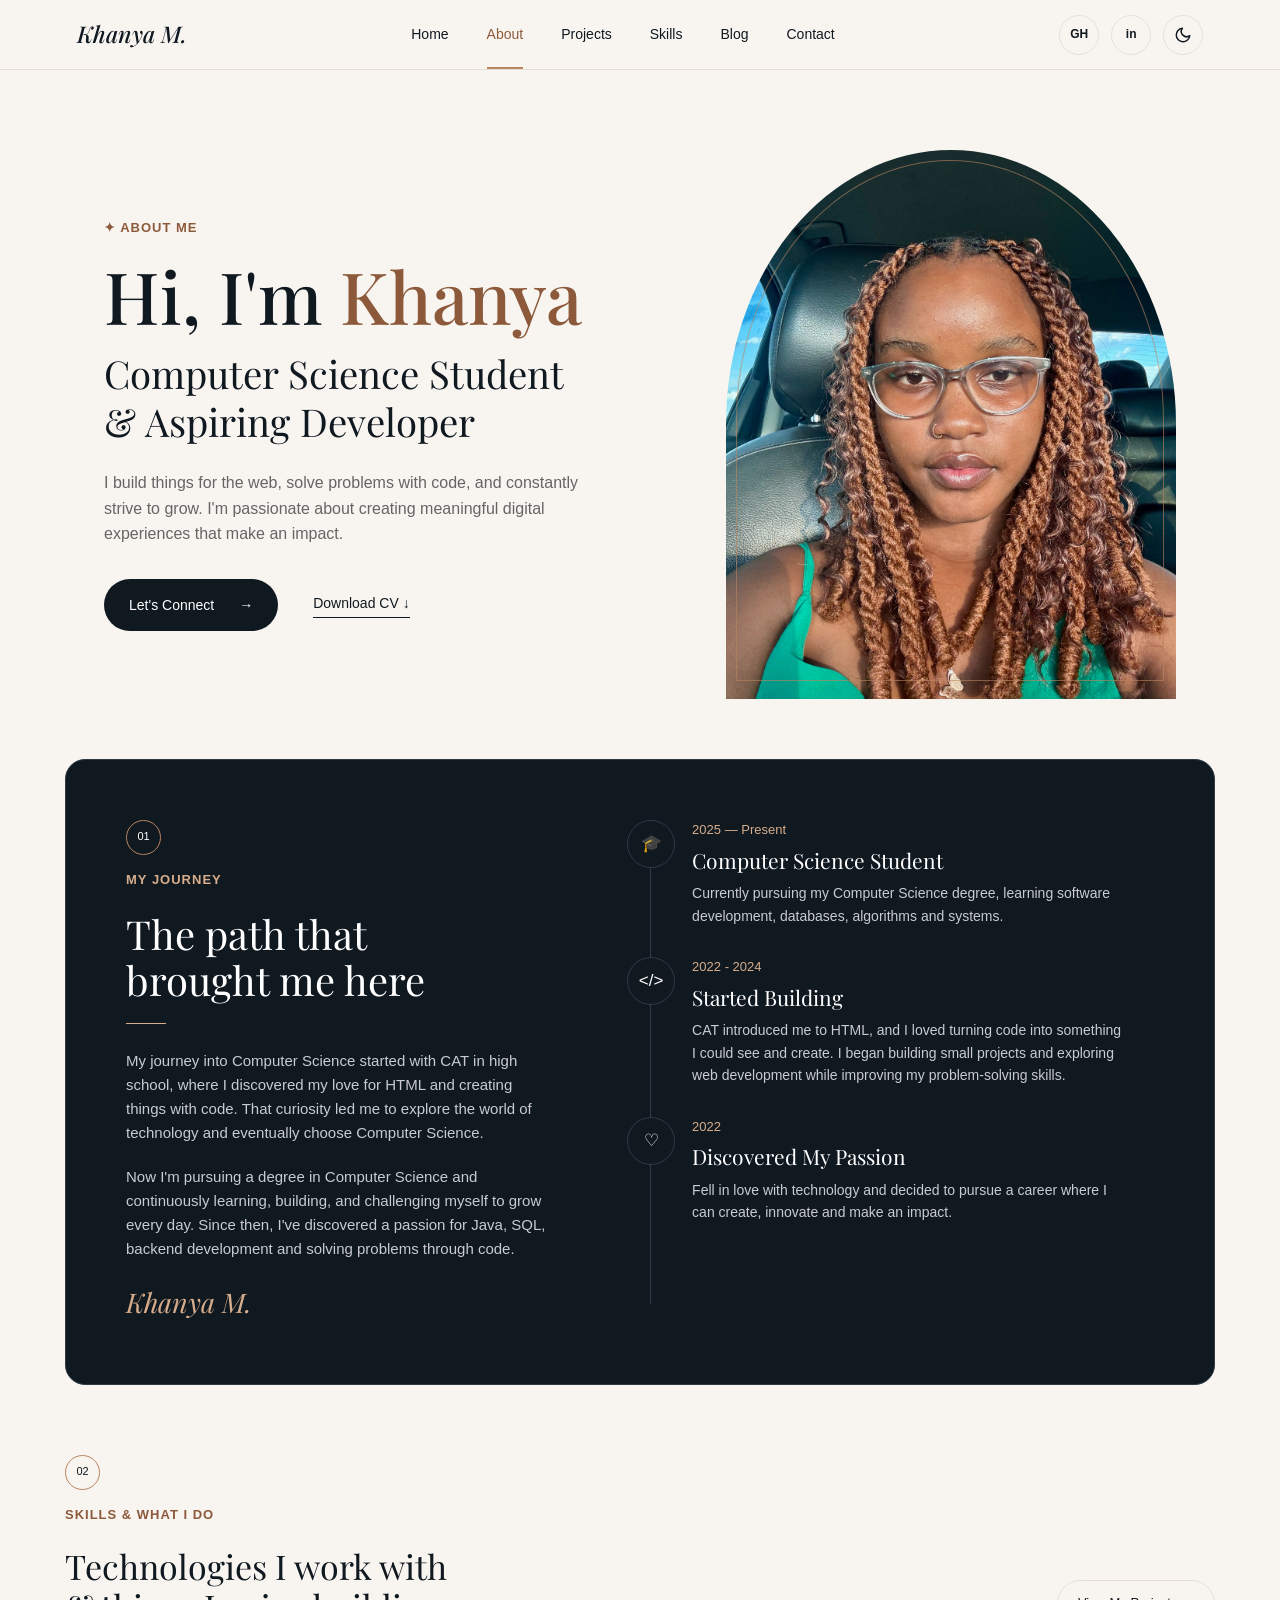
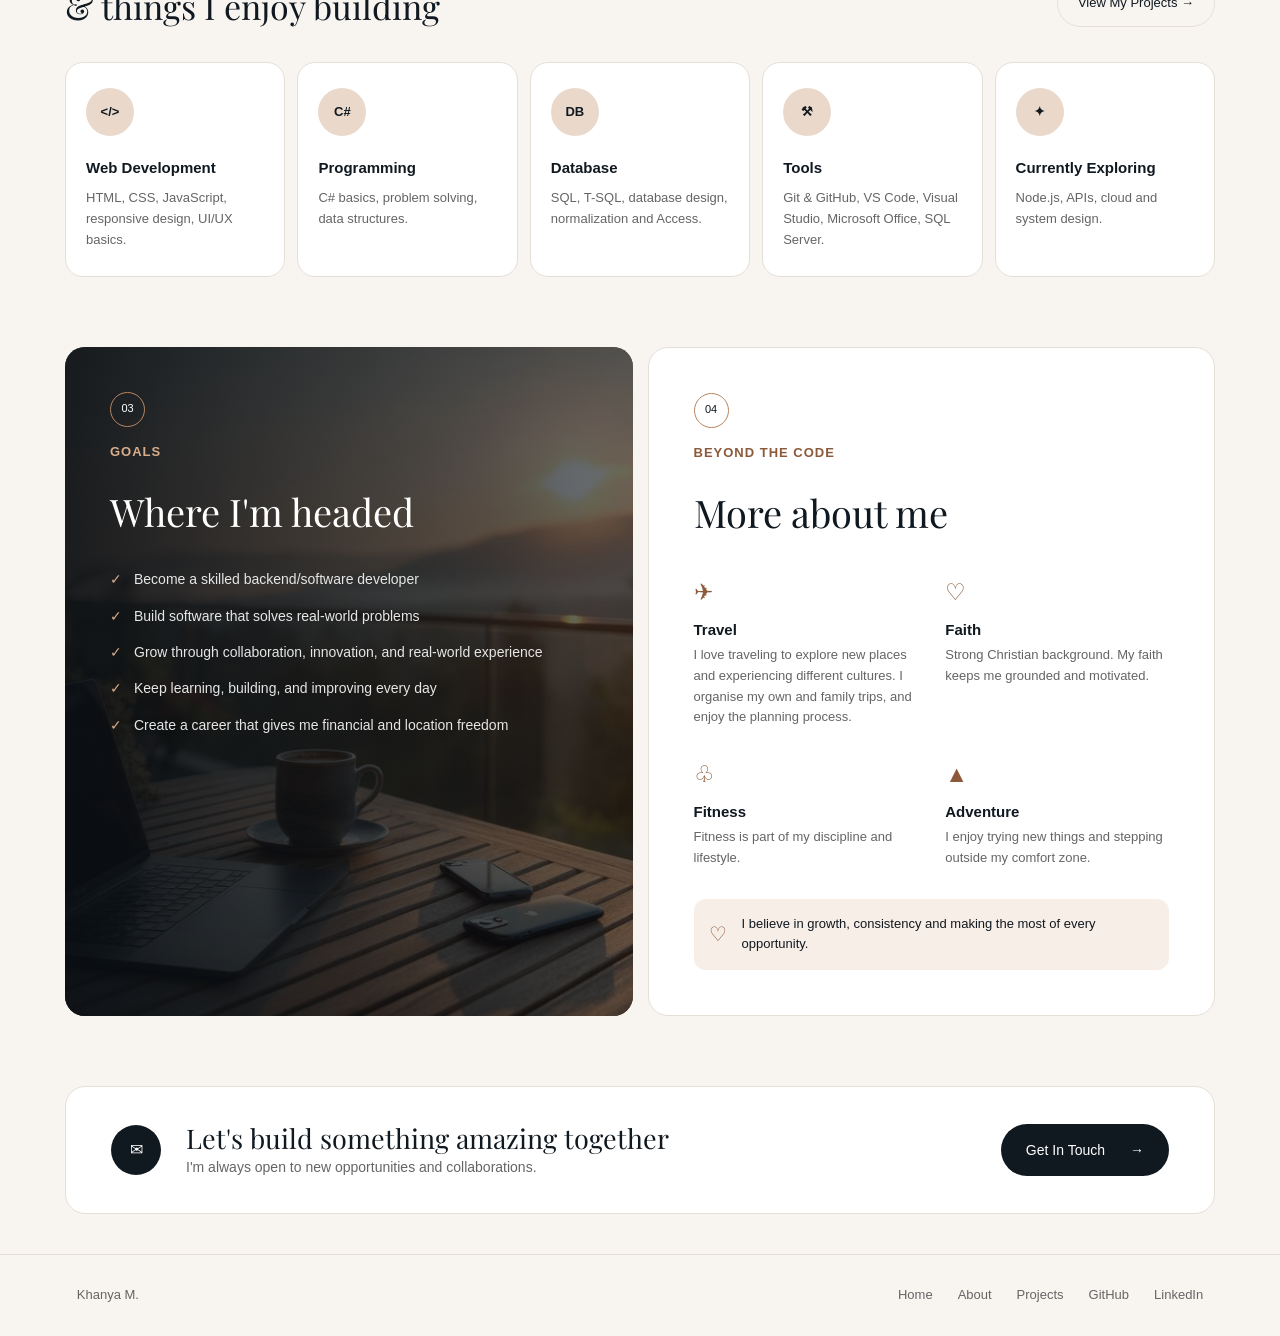
==== commit c9a6dcb9: "new cut" ====
--- a/about.html
+++ b/about.html
@@ -3,91 +3,95 @@
 <head>
     <meta charset="UTF-8">
     <meta name="viewport" content="width=device-width, initial-scale=1.0">
-     <title>About Me</title>
-    <link rel="stylesheet" href="style.css">
-    <script src="script.js"></script>
+    <title>About | Khanya M.</title>
+
+    <!-- applies the saved theme before the page paints (no defer) -->
+    <script src="theme-init.js"></script>
+
     <link rel="preconnect" href="https://fonts.googleapis.com">
     <link rel="preconnect" href="https://fonts.gstatic.com" crossorigin>
     <link href="https://fonts.googleapis.com/css2?family=DM+Sans:wght@400;500;600;700&family=Playfair+Display:wght@400;500;600&display=swap" rel="stylesheet">
+    <link rel="stylesheet" href="style.css">
+    <script src="script.js" defer></script>
 </head>
 
 <body>
-  <header class="navbar">
-    <a href="malikah.html" class="logo">Khanya M.</a>
-    <nav class="nav-links" id="navLinks">
+    <a class="skip-link" href="#main">Skip to content</a>
+
+    <header class="navbar">
+        <a href="malikah.html" class="logo">Khanya M.</a>
+
+        <nav class="nav-links" id="navLinks" aria-label="Main">
             <a href="index.html">Home</a>
-            <a href="about.html" class="active">About</a>
+            <a href="about.html" aria-current="page">About</a>
             <a href="projects.html">Projects</a>
             <a href="skills.html">Skills</a>
             <a href="blog.html">Blog</a>
             <a href="contact.html">Contact</a>
         </nav>
 
-        <div class="nav-icons">
-
-            <a href="https://github.com/Malikahkm" target="_blank"aria-label="GitHub">
-                <span>GH</span>
-            </a>
-
-            <a href="https://linkedin.com/in/khanya-mhlongo-a250503a8" target="_blank" aria-label="LinkedIn">
-                <span>in</span>
-            </a>
-
-            <button id="themeToggle" aria-label="Toggle dark mode"> ☼
+        <div class="nav-actions">
+            <a class="icon-btn social" href="https://github.com/Malikahkm" target="_blank" rel="noopener noreferrer" aria-label="GitHub"><span>GH</span></a>
+            <a class="icon-btn social" href="https://linkedin.com/in/khanya-mhlongo-a250503a8" target="_blank" rel="noopener noreferrer" aria-label="LinkedIn"><span>in</span></a>
+
+            <button type="button" class="icon-btn" id="themeToggle" aria-label="Toggle dark mode" aria-pressed="false">
+                <svg class="icon-moon" viewBox="0 0 24 24" fill="none" stroke="currentColor" stroke-width="2" stroke-linecap="round" stroke-linejoin="round" aria-hidden="true"><path d="M21 12.8A9 9 0 1 1 11.2 3a7 7 0 0 0 9.8 9.8z"/></svg>
+                <svg class="icon-sun" viewBox="0 0 24 24" fill="none" stroke="currentColor" stroke-width="2" stroke-linecap="round" stroke-linejoin="round" aria-hidden="true"><circle cx="12" cy="12" r="4"/><path d="M12 2v2M12 20v2M4.9 4.9l1.4 1.4M17.7 17.7l1.4 1.4M2 12h2M20 12h2M4.9 19.1l1.4-1.4M17.7 6.3l1.4-1.4"/></svg>
+            </button>
+
+            <button type="button" class="icon-btn menu-button" id="menuButton" aria-label="Open menu" aria-expanded="false" aria-controls="navLinks">
+                <span class="bar"></span>
+                <span class="bar"></span>
+                <span class="bar"></span>
             </button>
         </div>
-        <button class="menu-button" id="menuButton">☰</button>
-
     </header>
 
-    <main>
-    <section class="about-hero">
-            <section class="hero-text">
-                <p class="eyebrow">
-                    ✦ ABOUT ME
-                </p>
-
-                <h1> Hi, I'm
-                    <span>Khanya</span>
-                </h1>
+    <main id="main">
+
+        <!-- HERO -->
+        <section class="about-hero">
+            <div class="about-hero-text">
+                <p class="eyebrow">✦ ABOUT ME</p>
+
+                <h1>Hi, I'm <span>Khanya</span></h1>
+
                 <h2>
                     Computer Science Student
                     <br>
-                    & Aspiring Developer
+                    &amp; Aspiring Developer
                 </h2>
+
                 <p class="hero-description">
                     I build things for the web, solve problems with code,
                     and constantly strive to grow. I'm passionate about
                     creating meaningful digital experiences that make an impact.
                 </p>
+
                 <div class="hero-buttons">
                     <a href="contact.html" class="primary-button">
                         Let's Connect
-                        <span>→</span>
+                        <span aria-hidden="true">→</span>
                     </a>
+                    <!-- point href at your CV file, e.g. files/cv.pdf -->
                     <a href="#" class="cv-button">
                         Download CV
-                        <span>↓</span>
+                        <span aria-hidden="true">↓</span>
                     </a>
                 </div>
-            </section>
-            <section class="hero-image-container">
-
+            </div>
+
+            <div class="hero-image-container">
                 <div class="image-decoration"></div>
-                <img
-                    src="images/about-me.png"
-                    alt="Photo of Khanya"
-                    class="hero-image">
-            </section>
-        </section>
+                <img src="images/about-me.png" alt="Photo of Khanya" class="hero-image">
+            </div>
+        </section>
+
+        <!-- MY JOURNEY -->
         <section class="journey-section">
             <div class="journey-introduction">
-                <span class="section-number">
-                    01
-                </span>
-                <p class="eyebrow light">
-                    MY JOURNEY
-                </p>
+                <span class="section-number">01</span>
+                <p class="eyebrow light">MY JOURNEY</p>
                 <h2>
                     The path that
                     <br>
@@ -96,33 +100,26 @@
                 <div class="small-line"></div>
                 <p>
                     My journey into Computer Science started with CAT in high school,
-                     where I discovered my love for HTML and creating things with code.
-                     That curiosity led me to explore the world of technology and eventually 
-                     choose Computer Science.
+                    where I discovered my love for HTML and creating things with code.
+                    That curiosity led me to explore the world of technology and eventually
+                    choose Computer Science.
                 </p>
                 <p>
                     Now I'm pursuing a degree in Computer Science and
                     continuously learning, building, and challenging
-                    myself to grow every day.Since then, I’ve discovered 
-                    a passion for Java, SQL, backend development and solving 
+                    myself to grow every day. Since then, I've discovered
+                    a passion for Java, SQL, backend development and solving
                     problems through code.
                 </p>
-                <div class="signature">
-                    Khanya M.
-                </div>
-            </div>
+                <div class="signature">Khanya M.</div>
+            </div>
+
             <div class="timeline">
                 <div class="timeline-item">
-                    <div class="timeline-icon">
-                        🎓
-                    </div>
+                    <div class="timeline-icon" aria-hidden="true">🎓</div>
                     <div class="timeline-content">
-                        <span class="timeline-year">
-                            2025 — Present
-                        </span>
-                        <h3>
-                            Computer Science Student
-                        </h3>
+                        <span class="timeline-year">2025 — Present</span>
+                        <h3>Computer Science Student</h3>
                         <p>
                             Currently pursuing my Computer Science degree,
                             learning software development, databases,
@@ -130,41 +127,26 @@
                         </p>
                     </div>
                 </div>
+
                 <div class="timeline-item">
-                    <div class="timeline-icon">
-                        &lt;/&gt;
-                    </div>
+                    <div class="timeline-icon" aria-hidden="true">&lt;/&gt;</div>
                     <div class="timeline-content">
-                        <span class="timeline-year">
-                            2022 - 2024
-                        </span>
-                        <h3>
-                            Started Building
-                        </h3>
-                        <p>
-                            CAT introduced me to HTML, and I loved turning code into something I 
-                             could see and create.I began building small projects and exploring
+                        <span class="timeline-year">2022 - 2024</span>
+                        <h3>Started Building</h3>
+                        <p>
+                            CAT introduced me to HTML, and I loved turning code into something I
+                            could see and create. I began building small projects and exploring
                             web development while improving my
                             problem-solving skills.
                         </p>
                     </div>
                 </div>
+
                 <div class="timeline-item">
-
-                    <div class="timeline-icon">
-                        ♡
-                    </div>
-
+                    <div class="timeline-icon" aria-hidden="true">♡</div>
                     <div class="timeline-content">
-
-                        <span class="timeline-year">
-                            2022
-                        </span>
-
-                        <h3>
-                            Discovered My Passion
-                        </h3>
-
+                        <span class="timeline-year">2022</span>
+                        <h3>Discovered My Passion</h3>
                         <p>
                             Fell in love with technology and decided to
                             pursue a career where I can create, innovate
@@ -174,192 +156,112 @@
                 </div>
             </div>
         </section>
+
+        <!-- SKILLS -->
         <section class="skills-section">
             <div class="section-heading">
                 <div>
-                 <span class="section-number">
-                        02
-                    </span>
-                    <p class="eyebrow">
-                        SKILLS & WHAT I DO
-                    </p>
+                    <span class="section-number">02</span>
+                    <p class="eyebrow">SKILLS &amp; WHAT I DO</p>
                     <h2>
                         Technologies I work with
                         <br>
-                        & things I enjoy building
+                        &amp; things I enjoy building
                     </h2>
                 </div>
 
-                <a href="projects.html" class="outline-button">
-                    View My Projects →
-                </a>
-            </div>
+                <a href="projects.html" class="outline-button">View My Projects →</a>
+            </div>
+
             <div class="skills-grid">
                 <article class="skill-card">
-                    <div class="skill-icon">
-                        &lt;/&gt;
-                    </div>
-                    <h3>
-                        Web Development
-                    </h3>
-                    <p>
-                        HTML, CSS, JavaScript,
-                        responsive design,
-                        UI/UX basics.
-                    </p>
-                </article>
-                <article class="skill-card">
-                    <div class="skill-icon">
-                        C#
-                    </div>
-                    <h3>
-                        Programming
-                    </h3>
-                    <p>
-                        C# basics,
-                        problem solving,
-                        data structures.
-                    </p>
-                </article>
-                <article class="skill-card">
-                    <div class="skill-icon">
-                        DB
-                    </div>
-                    <h3>
-                    Database
-                    </h3>
-                    <p>
-                        SQL, T-SQL, database
-                        design, normalization
-                        and Access.
-                    </p>
-                </article>
-                <article class="skill-card">
-                    <div class="skill-icon">
-                     ⚒
-                    </div>
-                    <h3>
-                        Tools
-                    </h3>
-                    <p>
-                        Git & GitHub, VS Code,VS,
-                        Microsoft Office, SQL Server,
-                    </p>
-
-                </article>
-                <article class="skill-card">
-                    <div class="skill-icon">
-                        ✦
-                    </div>
-                    <h3>
-                        Currently Exploring
-                    </h3>
-                    <p>
-                        Node.js,
-                        APIs, cloud and
-                        system design.
-                    </p>
-
-                </article>
-            </div>
-        </section>
+                    <div class="skill-icon" aria-hidden="true">&lt;/&gt;</div>
+                    <h3>Web Development</h3>
+                    <p>HTML, CSS, JavaScript, responsive design, UI/UX basics.</p>
+                </article>
+
+                <article class="skill-card">
+                    <div class="skill-icon" aria-hidden="true">C#</div>
+                    <h3>Programming</h3>
+                    <p>C# basics, problem solving, data structures.</p>
+                </article>
+
+                <article class="skill-card">
+                    <div class="skill-icon" aria-hidden="true">DB</div>
+                    <h3>Database</h3>
+                    <p>SQL, T-SQL, database design, normalization and Access.</p>
+                </article>
+
+                <article class="skill-card">
+                    <div class="skill-icon" aria-hidden="true">⚒</div>
+                    <h3>Tools</h3>
+                    <p>Git &amp; GitHub, VS Code, Visual Studio, Microsoft Office, SQL Server.</p>
+                </article>
+
+                <article class="skill-card">
+                    <div class="skill-icon" aria-hidden="true">✦</div>
+                    <h3>Currently Exploring</h3>
+                    <p>Node.js, APIs, cloud and system design.</p>
+                </article>
+            </div>
+        </section>
+
+        <!-- GOALS + BEYOND THE CODE -->
         <section class="split-section">
-
             <div class="goals-card">
-                <img
-                    src="images/workspace.jpg"
-                    alt="Laptop workspace"
-                    class="goals-image">
+                <img src="images/workspace.jpg" alt="" class="goals-image">
+
                 <div class="goals-overlay">
-                <span class="section-number">
-                        03
-                    </span>
-                    <p class="eyebrow light">
-                        GOALS
-                    </p>
-                    <h2>
-                        Where I'm headed
-                    </h2>
+                    <span class="section-number">03</span>
+                    <p class="eyebrow light">GOALS</p>
+                    <h2>Where I'm headed</h2>
                     <ul>
-                        <li>
-                            <span>✓</span>
-                           Become a skilled backend/software developer
-                        </li>
-                        <li>
-                            <span>✓</span>
-                            Build software that solves real-world problems
-                        </li>
-                        <li>
-                            <span>✓</span>
-                            Grow through collaboration, innovation, and real-world experience
-                        </li>
-                        <li>
-                            <span>✓</span>
-                            Keep learning, building, and improving every day
-                        </li>
-                        <li>
-                            <span>✓</span>
-                            Create a career that gives me financial and location freedom
-                        </li>
+                        <li><span aria-hidden="true">✓</span>Become a skilled backend/software developer</li>
+                        <li><span aria-hidden="true">✓</span>Build software that solves real-world problems</li>
+                        <li><span aria-hidden="true">✓</span>Grow through collaboration, innovation, and real-world experience</li>
+                        <li><span aria-hidden="true">✓</span>Keep learning, building, and improving every day</li>
+                        <li><span aria-hidden="true">✓</span>Create a career that gives me financial and location freedom</li>
                     </ul>
                 </div>
             </div>
 
             <div class="beyond-card">
-                <span class="section-number">
-                    04
-                </span>
-                <p class="eyebrow">
-                    BEYOND THE CODE
-                </p>
-                <h2>
-                    More about me
-                </h2>
+                <span class="section-number">04</span>
+                <p class="eyebrow">BEYOND THE CODE</p>
+                <h2>More about me</h2>
+
                 <div class="interests-grid">
                     <div class="interest">
-                        <div class="interest-icon">
-                            ✈
-                        </div>
-                        <h3>
-                            Travel
-                        </h3>
-                        <p>
-                            I love exploring traveling to explore new places
+                        <div class="interest-icon" aria-hidden="true">✈</div>
+                        <h3>Travel</h3>
+                        <p>
+                            I love traveling to explore new places
                             and experiencing different
                             cultures. I organise my own and family trips, and enjoy the planning process.
                         </p>
                     </div>
+
                     <div class="interest">
-                        <div class="interest-icon">
-                            ♡
-                        </div>
-                        <h3>
-                            Faith
-                        </h3>
-                        <p>
-                            Strong Christain background.My faith keeps me grounded
+                        <div class="interest-icon" aria-hidden="true">♡</div>
+                        <h3>Faith</h3>
+                        <p>
+                            Strong Christian background. My faith keeps me grounded
                             and motivated.
                         </p>
                     </div>
-                   <div class="interest">
-                        <div class="interest-icon">
-                            ♧
-                        </div>
-                        <h3>
-                            Fitness
-                        </h3>
+
+                    <div class="interest">
+                        <div class="interest-icon" aria-hidden="true">♧</div>
+                        <h3>Fitness</h3>
                         <p>
                             Fitness is part of my
                             discipline and lifestyle.
                         </p>
                     </div>
+
                     <div class="interest">
-                        <div class="interest-icon">
-                            ✈
-                        </div>
-                        <h3>
-                            Adventure
-                        </h3>
+                        <div class="interest-icon" aria-hidden="true">▲</div>
+                        <h3>Adventure</h3>
                         <p>
                             I enjoy trying new things
                             and stepping outside my
@@ -367,8 +269,9 @@
                         </p>
                     </div>
                 </div>
+
                 <div class="personal-note">
-                    <span>♡</span>
+                    <span aria-hidden="true">♡</span>
                     <p>
                         I believe in growth, consistency
                         and making the most of every
@@ -378,47 +281,29 @@
             </div>
         </section>
 
+        <!-- CONTACT CTA -->
         <section class="contact-cta">
-            <div class="cta-icon">
-                ✉
-            </div>
+            <div class="cta-icon" aria-hidden="true">✉</div>
             <div>
-                <h2>
-                    Let's build something
-                    amazing together
-                </h2>
-                <p>
-                    I'm always open to new opportunities
-                    and collaborations.
-                </p>
+                <h2>Let's build something amazing together</h2>
+                <p>I'm always open to new opportunities and collaborations.</p>
             </div>
             <a href="contact.html" class="primary-button">
                 Get In Touch
-                <span>→</span>
+                <span aria-hidden="true">→</span>
             </a>
         </section>
     </main>
 
-        <footer id="footer"><p>
-         Khanya M. 
-    </p>
-    <div>
-        <a href="index.html">
-            Home
-        </a>
-        <a href="about.html">
-            About
-        </a>
-        <a href="projects.html">
-            Projects
-        </a>
-        <a href="https://github.com/Malikahkm" target="_blank">
-            GitHub
-        </a>
-        <a href="https://www.linkedin.com/in/malikahkm" target="_blank">
-            LinkedIn
-        </a>
-    </div></footer>
-      </div>
+    <footer class="site-footer">
+        <p>Khanya M.</p>
+        <nav aria-label="Footer">
+            <a href="index.html">Home</a>
+            <a href="about.html">About</a>
+            <a href="projects.html">Projects</a>
+            <a href="https://github.com/Malikahkm" target="_blank" rel="noopener noreferrer">GitHub</a>
+            <a href="https://linkedin.com/in/khanya-mhlongo-a250503a8" target="_blank" rel="noopener noreferrer">LinkedIn</a>
+        </nav>
+    </footer>
 </body>
-</html>+</html>
--- a/style.css
+++ b/style.css
@@ -1,509 +1,195 @@
-#gridcontainer{
-    display: grid;
-    grid-template-areas:
-        'header header header'
-        'main main main'
-        'footer footer footer';
-    height: auto;
-    max-width: 100%;
-    background-color: rgba(0, 0, 255, 0);
-    font-family: Verdana, Geneva, Tahoma, sans-serif;
-}
-
-#head{
-    grid-area: header;
-    background-color: olive;
-    font-style: italic;
-    height: 50px;
-}
-
-#main{
-    grid-area: main;
-    width: 100%;
-    background: linear-gradient(to bottom, #D4C5A9, 75%, #E6D8B8);
-    height: auto;
-}
-
-#footer{
-    grid-area: footer;
-    background-color: rgba(128, 128, 0, 0.638);
-    font-style: italic;
-    height: 50px;
-}
-
-/* MALIKAH PAGE */
-
-.page{
-    display: grid;
-    grid-template-columns: 20% 60% 20%;
-}
-
-.grid{
-    display: grid;
-    grid-template-columns: repeat(3, 1fr);
-    grid-template-rows: repeat(3, 25%);
-    width: 75%;
-    margin: auto;
-    gap: 1px;
-}
-
-.griditem{
-    background-color: rgb(0, 0, 0);
-}
-
-table{
-    width: 75%;
-    margin: auto;
-}
-
-td {
-    align-items: center;
-}
-
-table img{
-    height: 30px;
-    rotate: 355deg;
-}
-
-article img,
-article video{
-    width: 100%;
-    height: 100%;
-    display: block;
-    object-fit: cover;
-}
-
-p img{
-    display: block;
-    width: 100%;
-    height: 100%;
-    object-fit: cover;
-    margin: 0;
-}
-
-p video{
-    display: block;
-    width: 100%;
-    height: 100%;
-    object-fit: cover;
-    margin: 0;
-}
-
-.grid-wrap{
-    position: relative;
-    grid-column: 2;
-    margin-top: 50px;
-}
-
-.col1{
-    grid-column: 1;
-}
-
-.col3{
-    grid-column: 3;
-}
-
-.row12{
-    grid-row: 1 / 3;
-}
-
-.row22{
-    grid-row: 3 / 5;
-}
-
-.row32{
-    grid-row: 5 / 7;
-}
-
-.tilt{
-    transform: rotateZ(5deg);
-}
-
-.tilt2{
-    transform: rotateZ(350deg);
-}
-
-.Photo{
-    background-color: #222c35;
-    width: 240px;
-    height: 330px;
-    background-image: radial-gradient(black 0.5px, transparent 0);
-    background-size: 5px 5px;
-    margin-top: 140px;
-    margin-right: 40px;
-    margin-left: 28px;
-}
-
-.block1{
-    z-index: 4;
-    width: auto;
-    height: auto;
-    transform: rotateZ(340deg);
-    position: absolute;
-    top: 430px;
-    left: 160px;
-    letter-spacing: 5px;
-    font-weight: bold;
-    text-transform: uppercase;
-    color: aliceblue;
-    font-family: 'Courier New';
-    text-shadow: 5px -10px 10px rgb(19, 1, 1);
-    font-size: 28px;
-}
-
-ol{
-    list-style: none;
-}
-
-ol li{
-    display: inline-block;
-    background-color: beige;
-    padding: 10px;
-    border-radius: 2em;
-}
-
-article{
-    display: inline-block;
-}
-
-#banner{
-    background-color: antiquewhite;
-    text-align: center;
-}
-
-h1{
-    display: inline;
-    margin: 20px;
-    text-align: center;
-}
-
-h1 li{
-    display: inline-block;
-    margin: -6.5px;
-}
-
-/* Wave title letters */
-.wave span {
-    display: inline-block;
-}
-
-.wave li {
-    display: inline-block;
-    margin: -6.5px;
-}
-
-.wave li:nth-child(1),
-.wave span:nth-child(1){
-    transform: translateY(0px);
-}
-
-.wave li:nth-child(2),
-.wave span:nth-child(2){
-    transform: translateY(-5.5px);
-}
-
-.wave li:nth-child(3),
-.wave span:nth-child(3){
-    transform: translateY(5.5px);
-}
-
-.wave li:nth-child(4),
-.wave span:nth-child(4){
-    transform: translateY(-5.5px);
-}
-
-.wave li:nth-child(5),
-.wave span:nth-child(5){
-    transform: translateY(5.5px);
-}
-
-.wave li:nth-child(6),
-.wave span:nth-child(6){
-    transform: translateY(-5.5px);
-}
-
-.wave li:nth-child(7),
-.wave span:nth-child(7){
-    transform: translateY(5.5px);
-}
-
-.wave li:nth-child(8),
-.wave span:nth-child(8){
-    transform: translateY(-5.5px);
-}
-
-.wave li:nth-child(9),
-.wave span:nth-child(9){
-    transform: translateY(0px);
-}
-
-/* Older block sections */
-.blockA{
-    background-color: blueviolet;
-    z-index: 1;
-    width: 300px;
-    height: 300px;
-    float: left;
-    transform: rotateZ(5deg);
-    margin-left: 10%;
-    margin-top: 6%;
-}
-
-.blockB{
-    background-color: rgb(226, 43, 43);
-    z-index: 2;
-    width: 300px;
-    height: 300px;
-    float: left;
-    transform: rotateZ(-2deg);
-    margin-top: 10%;
-    margin-left: 15%;
-}
-
-.blockC{
-    background-color: rgb(220, 13, 165);
-    z-index: 3;
-    width: 300px;
-    height: 300px;
-    float: left;
-    transform: rotateZ(20deg);
-    margin-left: 40%;
-    margin-top: -10%;
-}
-
-.blockD{
-    background-color: rgb(43, 226, 211);
-    z-index: 4;
-    width: 300px;
-    height: 300px;
-    display: inline-block;
-    transform: rotateZ(300deg);
-    margin-left: 35%;
-    margin-top: -50px;
-}
-
-/* INDEX PAGE */
-
-#grid2{
-    grid-area: main;
-}
-
-#banner {
-    display: grid;
-    grid-template-columns: 1fr auto 1fr;
-    background-color: #1f1f1f;
-    border: 2px solid #444;
-    border-radius: 25px;
-    width: 80%;
-    margin: 4px auto;
-}
-
-.tabs {
-    list-style: none;
-    display: flex;
-    gap: 1px;
-    padding: 0;
-    margin: 2px 88px 2px 2px;
-}
-
-.tabs li a {
-    display: block;
-    padding: 10px 10px;
-    text-decoration: none;
-    color: white;
-    background-color: #333;
-    border-radius: 20px;
-    transition: 0.3s;
-}
-
-.tabs li a:hover {
-    background-color: #ae2424;
-}
-
-.abs li a.active {
-    background-color: #0077ff;
-}
-
-.hi-block{
-    box-sizing: border-box;
-    width: 45%;
-    height: 200px;
-    background-color: rgb(191, 21, 21);
-    margin: 35px;
-    float: left;
-    border-radius: 2em;
-    padding: 30px;
-}
-
-.inf-block{
-    box-sizing: border-box;
-    width: 45%;
-    height: 480px;
-    background-color: rgb(49, 49, 124);
-    margin: 35px;
-    float: right;
-    border-radius: 2em;
-    padding: 10px;
-}
-
-.me-block{
-    box-sizing: border-box;
-    width: 55%;
-    height: 300px;
-    background-color: rgb(191, 21, 21);
-    margin: 35px;
-    float: left;
-    border-radius: 2em;
-    padding: 30px;
-}
-
-.hob-block{
-    box-sizing: border-box;
-    width: 35%;
-    height: 300px;
-    background-color: rgb(49, 49, 124);
-    margin: 35px;
-    float: left;
-    border-radius: 2em;
-    padding: 30px;
-}
-
-/* HOME PAGE*/
-
-h1 {
-    font-size: 3rem;
-    font-family: quicksand;
-    margin-top: -40px;
-    margin-bottom: -40px;
-}
-
-.cursor {
-    animation: blink 0.8s infinite;
-}
-
-@keyframes blink {
-    50% {
-        opacity: 0;
-    }
-}
-
-.box {
-    background-image: url('images/home2.jpeg');
-    background-repeat: no-repeat;
-    background-size: cover;
-    background-position: center;
-    height: 700px;
-    display: flex;
-    flex-direction: column;
-    align-items: center;
-    cursor: pointer;
-    justify-content: center;
-    transition:
-        background-size 0.2s ease-out,
-        background-position 0.3s ease-out,
-        filter 0.2s ease-out;
-}
-
-.box:hover {
-    filter: drop-shadow(5px 30px 80px rgba(0, 0, 0, 0.6));
-}
-
-#typing {
-    font-size: 60px;
-    font-family: Arial, sans-serif;
-    display: block;
-    position: static;
-    width: auto;
-    max-width: 100%;
-    height: auto;
-    line-height: 1.2;
-    white-space: nowrap;
-}
-
-.hero-text {
-    width: min(550px, 90%);
-}
-
-.hero-text h1 {
-    font-size: 20px;
-    letter-spacing: 2px;
-    margin-top: 2px;
-}
-
-.hero-text h2 {
-    font-size: 40px;
-    line-height: 1.1;
-    margin-top: 30px;
-    margin-bottom: 30px;
-    min-height: 1.2em;
-}
-
-.hero-text p {
-    font-size: 17px;
-    line-height: 1.6;
-    max-width: 500px;
-}
-
-/* ABOUT PAGE */
-
-* {
+/* ==========================================================
+   style.css  -  Khanya M. portfolio
+   Pages: index.html, about.html, contact.html, malikah.html
+
+   1. Design tokens (light + dark)
+   2. Base / reset
+   3. Header + mobile menu
+   4. Shared components
+   5. Home
+   6. About
+   7. Contact
+   8. Gallery (malikah.html)
+   9. Footer
+   10. Responsive (all media queries live here, at the bottom)
+   ========================================================== */
+
+
+/* ==========================================================
+   1. DESIGN TOKENS
+   Dark mode = the same variables, redefined. Components never
+   hard-code a colour, so they follow the theme automatically.
+   ========================================================== */
+
+:root {
+    --background: #f8f5f1;
+    --surface: #ffffff;
+    --text: #101820;
+    --muted: #656565;
+    --accent: #b98561;
+    --accent-text: #8c5a3a;        /* accent colour that is readable as small text */
+    --accent-light: #ead9cb;
+    --border: #e5dfd8;
+    --nav-bg: rgba(248, 245, 241, 0.92);
+    --note-bg: #f7eee7;
+    --shadow: 0 15px 35px rgba(0, 0, 0, 0.07);
+
+    /* dark panels (journey, contact form) */
+    --panel: #101820;
+    --panel-text: #ffffff;
+    --panel-muted: #c9ccce;
+    --panel-accent: #d8ad8c;
+    --panel-border: #2f3a44;
+
+    /* buttons */
+    --button-bg: #101820;
+    --button-text: #ffffff;
+
+    /* home hero overlay, keeps text readable over the photo */
+    --hero-scrim: rgba(248, 245, 241, 0.62);
+
+    --serif: "Playfair Display", Georgia, serif;
+    --sans: "DM Sans", Arial, sans-serif;
+
+    --nav-h: 70px;
+    --container: min(1150px, 100% - 40px);
+
+    color-scheme: light;
+}
+
+:root[data-theme="dark"] {
+    --background: #0f1419;
+    --surface: #171d23;
+    --text: #f2f2f2;
+    --muted: #b3b8bc;
+    --accent: #c99a78;
+    --accent-text: #d8ad8c;
+    --accent-light: #3a2f27;
+    --border: #2a3239;
+    --nav-bg: rgba(15, 20, 25, 0.92);
+    --note-bg: #241d17;
+    --shadow: 0 15px 35px rgba(0, 0, 0, 0.45);
+
+    --panel: #1c2630;
+    --panel-border: #33404b;
+
+    --button-bg: #d8ad8c;
+    --button-text: #101820;
+
+    --hero-scrim: rgba(10, 14, 18, 0.66);
+
+    color-scheme: dark;
+}
+
+
+/* ==========================================================
+   2. BASE
+   ========================================================== */
+
+*,
+*::before,
+*::after {
     margin: 0;
     padding: 0;
     box-sizing: border-box;
 }
 
-:root {
-    --background: #f8f5f1;
-    --white: #ffffff;
-
-    --text: #101820;
-    --muted: #656565;
-
-    --dark: #101820;
-
-    --accent: #b98561;
-    --accent-light: #ead9cb;
-
-    --border: #e5dfd8;
-
-    --serif: "Playfair Display", Georgia, serif;
-    --sans: "DM Sans", Arial, sans-serif;
-}
-
 html {
     scroll-behavior: smooth;
+    scroll-padding-top: calc(var(--nav-h) + 10px);
+    -webkit-text-size-adjust: 100%;
 }
 
 body {
+    min-height: 100vh;
+    min-height: 100dvh;
+    display: flex;
+    flex-direction: column;
     font-family: var(--sans);
     background: var(--background);
     color: var(--text);
     line-height: 1.6;
-    overflow-x: hidden;
+    overflow-x: clip;
+    transition: background-color 0.3s ease, color 0.3s ease;
+}
+
+main {
+    flex: 1;
+}
+
+img,
+video {
+    display: block;
+    max-width: 100%;
 }
 
 a {
+    color: inherit;
     text-decoration: none;
+}
+
+ul {
+    list-style: none;
+}
+
+button,
+input,
+textarea {
+    font: inherit;
     color: inherit;
 }
 
-img {
-    max-width: 100%;
-    display: block;
-}
+:focus-visible {
+    outline: 2px solid var(--accent);
+    outline-offset: 3px;
+}
+
+.sr-only {
+    position: absolute;
+    width: 1px;
+    height: 1px;
+    margin: -1px;
+    overflow: hidden;
+    clip: rect(0 0 0 0);
+    white-space: nowrap;
+}
+
+.skip-link {
+    position: absolute;
+    left: 12px;
+    top: -60px;
+    z-index: 2000;
+    padding: 10px 16px;
+    border-radius: 8px;
+    background: var(--button-bg);
+    color: var(--button-text);
+    font-size: 14px;
+}
+
+.skip-link:focus {
+    top: 12px;
+}
+
+
+/* ==========================================================
+   3. HEADER + MOBILE MENU
+   ========================================================== */
 
 .navbar {
-    min-height: 70px;
-    display: flex;
-    align-items: center;
-    justify-content: space-between;
-    padding: 0 6%;
-    border-bottom: 1px solid var(--border);
-    background: rgba(248, 245, 241, 0.95);
     position: sticky;
     top: 0;
     z-index: 1000;
+    min-height: var(--nav-h);
+    display: flex;
+    align-items: center;
+    justify-content: space-between;
+    gap: 20px;
+    padding: 0 6%;
+    background: var(--nav-bg);
+    border-bottom: 1px solid var(--border);
+    -webkit-backdrop-filter: blur(10px);
     backdrop-filter: blur(10px);
+    transition: background-color 0.3s ease, border-color 0.3s ease;
 }
 
 .logo {
@@ -511,61 +197,271 @@
     font-size: 23px;
     font-style: italic;
     font-weight: 500;
+    white-space: nowrap;
 }
 
 .nav-links {
     display: flex;
+    align-self: stretch;
     gap: 38px;
-    height: 100%;
 }
 
 .nav-links a {
+    position: relative;
     display: flex;
     align-items: center;
     font-size: 14px;
-    position: relative;
-    transition: 0.3s;
+    transition: color 0.3s ease;
 }
 
 .nav-links a:hover {
-    color: var(--accent);
-}
-
-.nav-links a.active::after {
+    color: var(--accent-text);
+}
+
+.nav-links a[aria-current="page"] {
+    color: var(--accent-text);
+}
+
+.nav-links a[aria-current="page"]::after {
     content: "";
     position: absolute;
-    bottom: 0;
     left: 0;
     right: 0;
-    height: 0px;
+    bottom: 0;
+    height: 2px;
     background: var(--accent);
 }
 
-.nav-icons {
-    display: flex;
-    align-items: center;
-    gap: 17px;
-}
-
-.nav-icons a {
-    font-size: 13px;
+.nav-actions {
+    display: flex;
+    align-items: center;
+    gap: 12px;
+}
+
+.icon-btn {
+    display: grid;
+    place-items: center;
+    width: 40px;
+    height: 40px;
+    border: 1px solid var(--border);
+    border-radius: 50%;
+    background: transparent;
+    color: var(--text);
+    font-size: 12px;
     font-weight: 700;
-}
-
-.nav-icons button {
-    border: none;
-    background: transparent;
-    font-size: 21px;
     cursor: pointer;
-}
-
+    transition: color 0.3s ease, border-color 0.3s ease;
+    -webkit-tap-highlight-color: transparent;
+    touch-action: manipulation;
+}
+
+.icon-btn:hover {
+    color: var(--accent-text);
+    border-color: var(--accent);
+}
+
+.icon-btn svg {
+    width: 18px;
+    height: 18px;
+}
+
+/* theme toggle: moon in light mode, sun in dark mode */
+.icon-sun {
+    display: none;
+}
+
+:root[data-theme="dark"] .icon-sun {
+    display: block;
+}
+
+:root[data-theme="dark"] .icon-moon {
+    display: none;
+}
+
+/* three-line menu button (hidden on desktop) */
 .menu-button {
     display: none;
-    background: none;
-    border: none;
-    font-size: 25px;
-    cursor: pointer;
-}
+    align-content: center;
+    justify-items: center;
+    gap: 4px;
+}
+
+.menu-button .bar {
+    display: block;
+    width: 18px;
+    height: 2px;
+    border-radius: 2px;
+    background: currentColor;
+    transition: transform 0.25s ease, opacity 0.2s ease;
+}
+
+.menu-button[aria-expanded="true"] .bar:nth-child(1) {
+    transform: translateY(6px) rotate(45deg);
+}
+
+.menu-button[aria-expanded="true"] .bar:nth-child(2) {
+    opacity: 0;
+}
+
+.menu-button[aria-expanded="true"] .bar:nth-child(3) {
+    transform: translateY(-6px) rotate(-45deg);
+}
+
+
+/* ==========================================================
+   4. SHARED COMPONENTS
+   ========================================================== */
+
+.eyebrow {
+    margin-bottom: 20px;
+    color: var(--accent-text);
+    font-size: 13px;
+    font-weight: 600;
+    letter-spacing: 1px;
+}
+
+.eyebrow.light {
+    color: var(--panel-accent);
+}
+
+.section-number {
+    display: inline-flex;
+    align-items: center;
+    justify-content: center;
+    width: 35px;
+    height: 35px;
+    margin-bottom: 15px;
+    border: 1px solid var(--accent);
+    border-radius: 50%;
+    font-size: 11px;
+}
+
+.primary-button {
+    display: inline-flex;
+    align-items: center;
+    gap: 25px;
+    padding: 15px 25px;
+    border-radius: 40px;
+    background: var(--button-bg);
+    color: var(--button-text);
+    font-size: 14px;
+    transition: transform 0.3s ease, filter 0.3s ease;
+}
+
+.primary-button:hover {
+    transform: translateY(-3px);
+    filter: brightness(1.15);
+}
+
+.cv-button {
+    padding-bottom: 3px;
+    border-bottom: 1px solid currentColor;
+    font-size: 14px;
+    transition: color 0.3s ease;
+}
+
+.cv-button:hover {
+    color: var(--accent-text);
+}
+
+.outline-button {
+    display: inline-block;
+    padding: 12px 20px;
+    border: 1px solid var(--border);
+    border-radius: 30px;
+    font-size: 13px;
+    white-space: nowrap;
+    transition: background-color 0.3s ease, color 0.3s ease, border-color 0.3s ease;
+}
+
+.outline-button:hover {
+    border-color: var(--text);
+    background: var(--button-bg);
+    color: var(--button-text);
+}
+
+.hero-buttons {
+    display: flex;
+    align-items: center;
+    flex-wrap: wrap;
+    gap: 20px 35px;
+}
+
+
+/* ==========================================================
+   5. HOME (index.html)
+   ========================================================== */
+
+.hero {
+    position: relative;
+    isolation: isolate;
+    min-height: calc(100vh - var(--nav-h));
+    min-height: calc(100svh - var(--nav-h));
+    display: flex;
+    flex-direction: column;
+    align-items: center;
+    justify-content: center;
+    gap: 32px;
+    padding: 60px 6%;
+    background: url("images/home2.jpeg") center / cover no-repeat;
+}
+
+.hero::before {
+    content: "";
+    position: absolute;
+    inset: 0;
+    z-index: -1;
+    background: var(--hero-scrim);
+}
+
+.hero-text,
+.hero > .hero-buttons {
+    width: min(560px, 100%);
+}
+
+.hero-text h1 {
+    margin-bottom: 6px;
+    color: var(--accent-text);
+    font-size: clamp(14px, 3.6vw, 20px);
+    font-weight: 700;
+    letter-spacing: 2px;
+}
+
+.hero-text h2 {
+    min-height: 2.4em;
+    margin-bottom: 20px;
+    font-family: var(--serif);
+    font-size: clamp(34px, 8vw, 60px);
+    font-weight: 500;
+    line-height: 1.15;
+}
+
+.hero-text p {
+    max-width: 500px;
+    font-size: 17px;
+    line-height: 1.6;
+}
+
+.cursor {
+    display: inline-block;
+    width: 3px;
+    height: 0.85em;
+    margin-left: 4px;
+    background: var(--accent);
+    vertical-align: -0.05em;
+    animation: blink 0.8s steps(1) infinite;
+}
+
+@keyframes blink {
+    50% {
+        opacity: 0;
+    }
+}
+
+
+/* ==========================================================
+   6. ABOUT (about.html)
+   ========================================================== */
 
 .about-hero {
     max-width: 1200px;
@@ -577,78 +473,31 @@
     gap: 70px;
 }
 
-.eyebrow {
-    color: var(--accent);
-    font-size: 13px;
-    font-weight: 600;
-    letter-spacing: 1px;
-    margin-bottom: 20px;
-}
-
-.eyebrow.light {
-    color: #d8ad8c;
-}
-
 .about-hero h1 {
+    margin-bottom: 15px;
     font-family: var(--serif);
     font-size: clamp(48px, 6vw, 72px);
+    font-weight: 500;
     line-height: 1.05;
-    font-weight: 500;
-    margin-bottom: 15px;
 }
 
 .about-hero h1 span {
-    color: var(--accent);
+    color: var(--accent-text);
 }
 
 .about-hero h2 {
+    margin-bottom: 25px;
     font-family: var(--serif);
-    font-size: clamp(28px, 3vw, 42px);
+    font-size: clamp(26px, 3vw, 42px);
     font-weight: 400;
     line-height: 1.25;
-    margin-bottom: 25px;
 }
 
 .hero-description {
     max-width: 500px;
+    margin-bottom: 32px;
     color: var(--muted);
     font-size: 16px;
-    margin-bottom: 32px;
-}
-
-.hero-buttons {
-    display: flex;
-    align-items: center;
-    gap: 35px;
-}
-
-.primary-button {
-    background: var(--dark);
-    color: white;
-    padding: 15px 25px;
-    border-radius: 40px;
-    display: inline-flex;
-    gap: 25px;
-    align-items: center;
-    font-size: 14px;
-    transition: 0.3s;
-}
-
-.primary-button:hover {
-    transform: translateY(-3px);
-    background: #222c35;
-}
-
-.cv-button {
-    border-bottom: 1px solid var(--text);
-    padding-bottom: 3px;
-    font-size: 14px;
-    transition: 0.3s;
-}
-
-.cv-button:hover {
-    color: var(--accent);
-    border-color: var(--accent);
 }
 
 .hero-image-container {
@@ -660,75 +509,65 @@
 
 .image-decoration {
     position: absolute;
+    z-index: 1;
     width: 95%;
     height: 95%;
-    border: 1px solid #d2b49d;
+    border: 1px solid var(--accent);
     border-radius: 50% 50% 0 0;
     transform: translate(10px, 10px);
-    z-index: 1;
+    opacity: 0.6;
 }
 
 .hero-image {
+    position: relative;
+    z-index: 0;
     width: 100%;
     aspect-ratio: 0.82;
     object-fit: cover;
     border-radius: 50% 50% 0 0;
-    position: relative;
-    z-index: 0;
 }
 
 .journey-section {
-    max-width: 1150px;
+    width: var(--container);
     margin: 0 auto 70px;
-    background: var(--dark);
-    color: white;
-    border-radius: 20px;
     padding: 60px;
     display: grid;
     grid-template-columns: 0.9fr 1.1fr;
     gap: 70px;
-}
-
-.section-number {
-    display: inline-flex;
-    align-items: center;
-    justify-content: center;
-    width: 35px;
-    height: 35px;
-    border: 1px solid #bda58e;
-    border-radius: 50%;
-    font-size: 11px;
-    margin-bottom: 15px;
+    border: 1px solid var(--panel-border);
+    border-radius: 20px;
+    background: var(--panel);
+    color: var(--panel-text);
 }
 
 .journey-section h2 {
+    margin-bottom: 20px;
     font-family: var(--serif);
-    font-size: 40px;
+    font-size: clamp(30px, 4vw, 40px);
+    font-weight: 400;
     line-height: 1.15;
-    font-weight: 400;
-    margin-bottom: 20px;
 }
 
 .small-line {
     width: 40px;
     height: 1px;
-    background: #bda58e;
     margin-bottom: 25px;
-}
-
-.journey-introduction p {
-    color: #d0d0d0;
-    font-size: 14px;
+    background: var(--panel-accent);
+}
+
+.journey-introduction p:not(.eyebrow) {
+    max-width: 430px;
     margin-bottom: 20px;
-    max-width: 430px;
+    color: var(--panel-muted);
+    font-size: 15px;
 }
 
 .signature {
+    margin-top: 15px;
     font-family: var(--serif);
+    font-size: 27px;
     font-style: italic;
-    color: #c99876;
-    font-size: 27px;
-    margin-top: 15px;
+    color: var(--panel-accent);
 }
 
 .timeline {
@@ -743,7 +582,7 @@
     top: 20px;
     bottom: 20px;
     width: 1px;
-    background: #555b60;
+    background: var(--panel-border);
 }
 
 .timeline-item {
@@ -756,69 +595,57 @@
 .timeline-icon {
     position: absolute;
     left: -65px;
+    z-index: 2;
     width: 48px;
     height: 48px;
+    display: flex;
+    align-items: center;
+    justify-content: center;
+    border: 1px solid var(--panel-border);
     border-radius: 50%;
-    background: #1d2730;
-    border: 1px solid #39434b;
-    display: flex;
-    align-items: center;
-    justify-content: center;
-    z-index: 2;
+    background: var(--panel);
     font-size: 17px;
 }
 
 .timeline-year {
-    color: #c99a78;
-    font-size: 12px;
     display: block;
     margin-bottom: 3px;
+    color: var(--panel-accent);
+    font-size: 13px;
 }
 
 .timeline-content h3 {
+    margin-bottom: 5px;
     font-family: var(--serif);
     font-size: 21px;
     font-weight: 400;
-    margin-bottom: 5px;
 }
 
 .timeline-content p {
-    color: #bfc2c4;
-    font-size: 13px;
     max-width: 430px;
+    color: var(--panel-muted);
+    font-size: 14px;
 }
 
 .skills-section {
-    max-width: 1150px;
+    width: var(--container);
     margin: 0 auto 70px;
-    padding: 0 20px;
 }
 
 .section-heading {
     display: flex;
     justify-content: space-between;
-    align-items: end;
+    align-items: flex-end;
+    flex-wrap: wrap;
+    gap: 20px;
     margin-bottom: 35px;
 }
 
 .section-heading h2 {
     font-family: var(--serif);
+    font-size: clamp(26px, 3.5vw, 34px);
     font-weight: 400;
-    font-size: 34px;
     line-height: 1.2;
-}
-
-.outline-button {
-    border: 1px solid #cfc6bd;
-    padding: 12px 20px;
-    border-radius: 30px;
-    font-size: 13px;
-    transition: 0.3s;
-}
-
-.outline-button:hover {
-    background: var(--dark);
-    color: white;
 }
 
 .skills-grid {
@@ -828,44 +655,45 @@
 }
 
 .skill-card {
-    background: var(--white);
+    min-height: 200px;
+    padding: 25px 20px;
     border: 1px solid var(--border);
     border-radius: 18px;
-    padding: 25px 20px;
-    min-height: 200px;
-    transition: 0.3s;
+    background: var(--surface);
+    transition: transform 0.3s ease, box-shadow 0.3s ease;
 }
 
 .skill-card:hover {
     transform: translateY(-6px);
-    box-shadow: 0 15px 35px rgba(0,0,0,0.07);
+    box-shadow: var(--shadow);
 }
 
 .skill-icon {
     width: 48px;
     height: 48px;
+    display: flex;
+    align-items: center;
+    justify-content: center;
+    margin-bottom: 20px;
     border-radius: 50%;
     background: var(--accent-light);
-    display: flex;
-    align-items: center;
-    justify-content: center;
-    margin-bottom: 20px;
+    color: var(--text);
     font-size: 13px;
     font-weight: 600;
 }
 
 .skill-card h3 {
+    margin-bottom: 8px;
     font-size: 15px;
-    margin-bottom: 8px;
 }
 
 .skill-card p {
     color: var(--muted);
-    font-size: 12px;
+    font-size: 13px;
 }
 
 .split-section {
-    max-width: 1150px;
+    width: var(--container);
     margin: 0 auto 70px;
     display: grid;
     grid-template-columns: 1fr 1fr;
@@ -875,64 +703,58 @@
 .goals-card {
     position: relative;
     min-height: 440px;
+    display: grid;
     border-radius: 20px;
     overflow: hidden;
-    color: white;
+    background: var(--panel);
+    color: #fff;
 }
 
 .goals-image {
+    position: absolute;
+    inset: 0;
     width: 100%;
     height: 100%;
     object-fit: cover;
-    position: absolute;
 }
 
 .goals-overlay {
-    position: absolute;
-    inset: 0;
+    position: relative;      /* not absolute, so long text can never be clipped */
     padding: 45px;
-    background: linear-gradient(
-        90deg,
-        rgba(10,15,20,0.92),
-        rgba(10,15,20,0.55)
-    );
+    background: linear-gradient(90deg, rgba(10, 15, 20, 0.92), rgba(10, 15, 20, 0.6));
 }
 
 .goals-overlay h2 {
+    margin-bottom: 25px;
     font-family: var(--serif);
-    font-size: 38px;
+    font-size: clamp(28px, 4vw, 38px);
     font-weight: 400;
-    margin-bottom: 25px;
-}
-
-.goals-overlay ul {
-    list-style: none;
 }
 
 .goals-overlay li {
     display: flex;
     gap: 12px;
     margin-bottom: 14px;
-    font-size: 13px;
-    color: #e2e2e2;
+    color: #e6e6e6;
+    font-size: 14px;
 }
 
 .goals-overlay li span {
-    color: #c99a78;
+    color: #d8ad8c;
 }
 
 .beyond-card {
-    background: white;
+    padding: 45px;
     border: 1px solid var(--border);
     border-radius: 20px;
-    padding: 45px;
+    background: var(--surface);
 }
 
 .beyond-card h2 {
+    margin-bottom: 30px;
     font-family: var(--serif);
-    font-size: 38px;
+    font-size: clamp(28px, 4vw, 38px);
     font-weight: 400;
-    margin-bottom: 30px;
 }
 
 .interests-grid {
@@ -942,423 +764,87 @@
 }
 
 .interest-icon {
+    margin-bottom: 7px;
+    color: var(--accent-text);
     font-size: 23px;
-    margin-bottom: 7px;
 }
 
 .interest h3 {
-    font-size: 14px;
     margin-bottom: 3px;
+    font-size: 15px;
 }
 
 .interest p {
     color: var(--muted);
-    font-size: 11px;
+    font-size: 13px;
 }
 
 .personal-note {
+    display: flex;
+    align-items: center;
+    gap: 15px;
     margin-top: 30px;
     padding: 15px;
     border-radius: 12px;
-    background: #f7eee7;
-    display: flex;
-    gap: 15px;
-    align-items: center;
-    font-size: 12px;
+    background: var(--note-bg);
+    font-size: 13px;
 }
 
 .personal-note span {
+    color: var(--accent-text);
     font-size: 20px;
-    color: var(--accent);
 }
 
 .contact-cta {
-    max-width: 1150px;
+    width: var(--container);
     margin: 0 auto 40px;
-    background: white;
+    padding: 35px 45px;
+    display: flex;
+    align-items: center;
+    gap: 25px;
     border: 1px solid var(--border);
     border-radius: 20px;
-    padding: 35px 45px;
-    display: flex;
-    align-items: center;
-    gap: 25px;
+    background: var(--surface);
 }
 
 .cta-icon {
+    flex-shrink: 0;
     width: 50px;
     height: 50px;
-    background: var(--dark);
-    color: white;
+    display: flex;
+    align-items: center;
+    justify-content: center;
     border-radius: 50%;
-    display: flex;
-    align-items: center;
-    justify-content: center;
-    flex-shrink: 0;
+    background: var(--button-bg);
+    color: var(--button-text);
 }
 
 .contact-cta h2 {
     font-family: var(--serif);
     font-size: 27px;
     font-weight: 400;
+    line-height: 1.25;
 }
 
 .contact-cta p {
-    font-size: 13px;
     color: var(--muted);
+    font-size: 14px;
 }
 
 .contact-cta .primary-button {
     margin-left: auto;
-}
-
-footer {
-    border-top: 1px solid var(--border);
-    padding: 30px 6%;
-    display: flex;
-    justify-content: space-between;
-    font-size: 12px;
-    color: var(--muted);
-}
-
-footer div {
-    display: flex;
-    gap: 25px;
-}
-
-footer a:hover {
-    color: var(--accent);
-}
-
-/* DARK MODE*/
-
-body.dark {
-    --background: #11161b;
-    --white: #1a2025;
-    --text: #f4f4f4;
-    --muted: #b5b5b5;
-    --border: #30363b;
-}
-
-body.dark .navbar {
-    background: rgba(17, 22, 27, 0.95);
-}
-
-body.dark .skill-card,
-body.dark .beyond-card,
-body.dark .contact-cta {
-    background: #1a2025;
-}
-
-/* TABLET / SMALL SCREEN */
-
-@media (max-width: 900px) {
-
-    .nav-links {
-        position: fixed;
-        top: 70px;
-        left: 0;
-        right: 0;
-        height: auto;
-        background: var(--background);
-        display: none;
-        flex-direction: column;
-        padding: 30px;
-        gap: 25px;
-        border-bottom: 1px solid var(--border);
-    }
-
-    .nav-links.show {
-        display: flex;
-    }
-
-    .nav-icons {
-        display: none;
-    }
-
-    .menu-button {
-        display: block;
-        color: var(--text);
-    }
-
-    .about-hero {
-        grid-template-columns: 1fr;
-        text-align: center;
-        gap: 45px;
-    }
-
-    .hero-description {
-        margin-left: auto;
-        margin-right: auto;
-    }
-
-    .hero-buttons {
-        justify-content: center;
-    }
-
-    .hero-image-container {
-        justify-self: center;
-        max-width: 380px;
-    }
-
-    .journey-section {
-        grid-template-columns: 1fr;
-        padding: 40px;
-        margin-left: 20px;
-        margin-right: 20px;
-    }
-
-    .skills-grid {
-        grid-template-columns: repeat(2, 1fr);
-    }
-
-    .split-section {
-        grid-template-columns: 1fr;
-        margin-left: 20px;
-        margin-right: 20px;
-    }
-
-    .contact-cta {
-        margin-left: 20px;
-        margin-right: 20px;
-    }
-
-    /* Malikah collage page */
-    .page {
-        display: block;
-        width: 100%;
-    }
-
-    .grid-wrap {
-        width: 100%;
-        margin: 40px auto;
-    }
-
-    .grid {
-        width: 92%;
-        margin: 0 auto;
-        display: grid;
-        grid-template-columns: repeat(3, 1fr);
-        gap: 2px;
-    }
-
-    .griditem {
-        width: 100%;
-        aspect-ratio: 1 / 1;
-        overflow: hidden;
-    }
-
-    .griditem img,
-    .griditem video {
-        width: 100%;
-        height: 100%;
-        object-fit: cover;
-    }
-
-    .Photo {
-        width: 180px;
-        height: 250px;
-        margin: 35px auto;
-    }
-
-    .Photo img,
-    .Photo video {
-        width: 100%;
-        height: 100%;
-        object-fit: cover;
-        margin: 0;
-    }
-
-    .block1 {
-        position: static;
-        width: 100%;
-        height: auto;
-        margin: 25px auto;
-        transform: none;
-        text-align: center;
-        letter-spacing: 3px;
-        font-size: 20px;
-    }
-}
-
-/* PHONE*/
-
-@media (max-width: 550px) {
-
-    .navbar {
-        padding: 0 20px;
-    }
-
-    .about-hero {
-        padding: 60px 25px 40px;
-    }
-
-    .about-hero h1 {
-        font-size: 46px;
-    }
-
-    .about-hero h2 {
-        font-size: 27px;
-    }
-
-    .hero-buttons {
-        flex-direction: column;
-        gap: 20px;
-    }
-
-    .journey-section {
-        padding: 30px 25px;
-        border-radius: 15px;
-    }
-
-    .journey-section h2 {
-        font-size: 32px;
-    }
-
-    .timeline {
-        padding-left: 50px;
-    }
-
-    .timeline-icon {
-        left: -50px;
-        width: 38px;
-        height: 38px;
-    }
-
-    .timeline::before {
-        left: 18px;
-    }
-
-    .section-heading {
-        display: block;
-    }
-
-    .section-heading h2 {
-        font-size: 29px;
-        margin-bottom: 25px;
-    }
-
-    .skills-grid {
-        grid-template-columns: 1fr;
-    }
-
-    .beyond-card,
-    .goals-overlay {
-        padding: 30px;
-    }
-
-    .interests-grid {
-        grid-template-columns: 1fr 1fr;
-        gap: 20px;
-    }
-
-    .contact-cta {
-        flex-direction: column;
-        text-align: center;
-        padding: 35px 25px;
-    }
-
-    .contact-cta .primary-button {
-        margin-left: 0;
-    }
-
-    footer {
-        flex-direction: column;
-        gap: 15px;
-        text-align: center;
-    }
-
-    footer div {
-        justify-content: center;
-        flex-wrap: wrap;
-    }
-
-    /* Malikah collage page - phone refinements */
-    .grid-wrap {
-        margin-top: 30px;
-        margin-bottom: 45px;
-    }
-
-    .grid {
-        width: 94%;
-        gap: 2px;
-    }
-
-    .Photo {
-        width: min(180px, 65vw);
-        height: auto;
-        aspect-ratio: 240 / 330;
-        margin: 30px auto;
-    }
-
-    .block1 {
-        font-size: clamp(18px, 6vw, 25px);
-        letter-spacing: 2px;
-        margin: 20px auto;
-    }
-
-    table {
-        width: 94%;
-    }
-
-    table img {
-        height: 25px;
-    }
-
-    #typing {
-        font-size: clamp(32px, 10vw, 60px);
-        white-space: normal;
-        overflow-wrap: break-word;
-        text-align: center;
-    }
-
-    .hero-text {
-        width: min(550px, 90%);
-    }
-
-    .box {
-        min-height: 600px;
-        height: 100vh;
-    }
-}
-
-/*VERY SMALL PHONES*/
-
-@media (max-width: 375px) {
-
-    .logo {
-        font-size: 20px;
-    }
-
-    .Photo {
-        width: 160px;
-    }
-
-    .grid {
-        width: 96%;
-    }
-
-    .block1 {
-        font-size: 17px;
-        letter-spacing: 1px;
-    }
-
-    .interests-grid {
-        grid-template-columns: 1fr;
-    }
-
-    footer div {
-        gap: 15px;
-    }
-}
-
-/* =========================================
-   CONTACT PAGE
-   ========================================= */
+    white-space: nowrap;
+}
+
+
+/* ==========================================================
+   7. CONTACT (contact.html)
+   ========================================================== */
 
 .contact-page {
-    max-width: 1150px;
+    width: min(1150px, 100%);
     margin: auto;
-    padding: 90px 30px 70px;
+    padding: 90px clamp(20px, 4vw, 30px) 70px;
 }
 
 .contact-intro {
@@ -1367,15 +853,15 @@
 }
 
 .contact-intro h1 {
+    margin-bottom: 25px;
     font-family: var(--serif);
-    font-size: clamp(50px, 7vw, 82px);
+    font-size: clamp(44px, 7vw, 82px);
     font-weight: 400;
     line-height: 1.05;
-    margin-bottom: 25px;
 }
 
 .contact-intro h1 span {
-    color: var(--accent);
+    color: var(--accent-text);
 }
 
 .contact-description {
@@ -1395,95 +881,93 @@
 .status-dot {
     width: 9px;
     height: 9px;
+    border-radius: 50%;
     background: #55a66b;
-    border-radius: 50%;
-    box-shadow: 0 0 0 5px rgba(85, 166, 107, 0.12);
+    box-shadow: 0 0 0 5px rgba(85, 166, 107, 0.15);
 }
 
 .contact-status p {
-    font-size: 13px;
     color: var(--muted);
+    font-size: 14px;
 }
 
 .contact-information {
     display: grid;
-    grid-template-columns: repeat(3, 1fr);
+    grid-template-columns: repeat(auto-fit, minmax(270px, 1fr));
     gap: 15px;
     margin-bottom: 70px;
 }
 
 .contact-item {
-    background: var(--white);
+    display: flex;
+    align-items: center;
+    gap: 18px;
+    padding: 25px;
     border: 1px solid var(--border);
     border-radius: 18px;
-    padding: 25px;
-    display: flex;
-    align-items: center;
-    gap: 18px;
-    transition: 0.3s;
+    background: var(--surface);
+    transition: transform 0.3s ease, box-shadow 0.3s ease;
 }
 
 .contact-item:hover {
     transform: translateY(-4px);
-    box-shadow: 0 12px 30px rgba(0,0,0,0.06);
+    box-shadow: var(--shadow);
+}
+
+.contact-item > div:last-child {
+    min-width: 0;
 }
 
 .contact-icon {
+    flex-shrink: 0;
     width: 48px;
     height: 48px;
+    display: flex;
+    align-items: center;
+    justify-content: center;
     border-radius: 50%;
     background: var(--accent-light);
-    display: flex;
-    align-items: center;
-    justify-content: center;
+    color: var(--text);
     font-size: 13px;
     font-weight: 700;
-    flex-shrink: 0;
 }
 
 .contact-item span {
     display: block;
-    font-size: 10px;
+    margin-bottom: 4px;
+    color: var(--accent-text);
+    font-size: 11px;
     letter-spacing: 1px;
-    color: var(--accent);
-    margin-bottom: 4px;
 }
 
 .contact-item a {
     font-size: 14px;
     font-weight: 500;
-    transition: 0.3s;
+    overflow-wrap: anywhere;
+    transition: color 0.3s ease;
 }
 
 .contact-item a:hover {
-    color: var(--accent);
+    color: var(--accent-text);
 }
 
 .contact-form-container {
-    background: var(--dark);
-    color: white;
-    border-radius: 22px;
     padding: 55px;
     display: grid;
     grid-template-columns: 0.8fr 1.2fr;
     gap: 70px;
-}
-
-.form-heading .eyebrow {
-    margin-bottom: 20px;
+    border: 1px solid var(--panel-border);
+    border-radius: 22px;
+    background: var(--panel);
+    color: var(--panel-text);
 }
 
 .form-heading h2 {
+    max-width: 330px;
     font-family: var(--serif);
-    font-size: 38px;
+    font-size: clamp(30px, 4vw, 38px);
     font-weight: 400;
     line-height: 1.2;
-    max-width: 330px;
-}
-
-.form-heading .section-number {
-    color: white;
-    border-color: #687078;
 }
 
 .contact-form {
@@ -1505,22 +989,21 @@
 }
 
 .form-group label {
-    font-size: 12px;
-    color: #d5d5d5;
+    color: var(--panel-muted);
+    font-size: 13px;
 }
 
 .form-group input,
 .form-group textarea {
     width: 100%;
-    border: 1px solid #424a50;
-    background: #182027;
-    color: white;
+    padding: 14px 15px;
+    border: 1px solid rgba(255, 255, 255, 0.2);
     border-radius: 9px;
-    padding: 14px 15px;
-    font-family: var(--sans);
-    font-size: 13px;
+    background: rgba(255, 255, 255, 0.06);
+    color: #fff;
+    font-size: 16px;         /* 16px stops iPhones zooming in on focus */
     outline: none;
-    transition: 0.3s;
+    transition: border-color 0.3s ease, box-shadow 0.3s ease;
 }
 
 .form-group input {
@@ -1528,35 +1011,34 @@
 }
 
 .form-group textarea {
+    min-height: 150px;
     resize: vertical;
-    min-height: 150px;
 }
 
 .form-group input::placeholder,
 .form-group textarea::placeholder {
-    color: #7d858a;
+    color: #8b949a;
 }
 
 .form-group input:focus,
 .form-group textarea:focus {
-    border-color: #c99a78;
-    box-shadow: 0 0 0 3px rgba(201,154,120,0.1);
+    border-color: #d8ad8c;
+    box-shadow: 0 0 0 3px rgba(216, 173, 140, 0.2);
 }
 
 .submit-button {
     align-self: flex-start;
+    display: flex;
+    align-items: center;
+    gap: 25px;
+    padding: 14px 23px;
     border: none;
-    background: white;
-    color: var(--dark);
-    padding: 14px 23px;
     border-radius: 30px;
-    font-family: var(--sans);
-    font-size: 13px;
+    background: #fff;
+    color: #101820;
+    font-size: 14px;
     cursor: pointer;
-    display: flex;
-    align-items: center;
-    gap: 25px;
-    transition: 0.3s;
+    transition: transform 0.3s ease, background-color 0.3s ease;
 }
 
 .submit-button:hover {
@@ -1564,17 +1046,14 @@
     background: #ead9cb;
 }
 
-.submit-button span {
-    font-size: 18px;
-}
-
 .contact-bottom {
     display: flex;
     justify-content: center;
     align-items: center;
-    gap: 10px;
+    flex-wrap: wrap;
+    gap: 6px 10px;
     margin-top: 35px;
-    font-size: 13px;
+    font-size: 14px;
 }
 
 .contact-bottom p {
@@ -1582,57 +1061,431 @@
 }
 
 .contact-bottom a {
-    color: var(--accent);
+    color: var(--accent-text);
+    overflow-wrap: anywhere;
 }
 
 .contact-bottom a:hover {
     text-decoration: underline;
 }
 
-/* CONTACT RESPONSIVE*/
+
+/* ==========================================================
+   8. GALLERY (malikah.html)
+   Each block = photos on the left, the 3x3 grid in the middle,
+   photos on the right. On phones the grid goes first and the
+   photos sit underneath it.
+   ========================================================== */
+
+.collage {
+    width: min(1200px, 100% - 24px);
+    margin: 0 auto;
+    padding: 40px 0 70px;
+}
+
+.collage-block {
+    display: grid;
+    grid-template-columns: minmax(0, 1fr) minmax(0, 560px) minmax(0, 1fr);
+    align-items: center;
+    justify-content: center;
+    gap: 24px;
+    margin-bottom: 70px;
+}
+
+.collage-side {
+    display: flex;
+    flex-direction: column;
+    align-items: center;
+    gap: 46px;
+}
+
+.photo {
+    width: 100%;
+    max-width: 240px;
+    aspect-ratio: 240 / 330;
+    overflow: hidden;
+    background-color: #222c35;
+    background-image: radial-gradient(#000 0.5px, transparent 0);
+    background-size: 5px 5px;
+    box-shadow: 0 10px 25px rgba(0, 0, 0, 0.25);
+}
+
+.photo img,
+.photo video {
+    width: 100%;
+    height: 100%;
+    object-fit: cover;
+}
+
+.tilt {
+    transform: rotate(5deg);
+}
+
+.tilt2 {
+    transform: rotate(-10deg);
+}
+
+.collage-center {
+    min-width: 0;
+}
+
+.collage-tabs {
+    display: flex;
+    justify-content: space-around;
+    align-items: center;
+    margin-bottom: 10px;
+}
+
+.collage-tabs img {
+    width: auto;
+    height: 30px;
+    rotate: -5deg;
+}
+
+.collage-frame {
+    position: relative;
+}
+
+.collage-grid {
+    display: grid;
+    grid-template-columns: repeat(3, 1fr);
+    gap: 1px;
+    background: #000;
+}
+
+.griditem {
+    aspect-ratio: 1 / 1;
+    overflow: hidden;
+    background: #000;
+}
+
+.griditem img,
+.griditem video {
+    width: 100%;
+    height: 100%;
+    object-fit: cover;
+}
+
+.collage-title {
+    position: absolute;
+    top: 50%;
+    left: 50%;
+    z-index: 3;
+    transform: translate(-50%, -50%) rotate(-20deg);
+    white-space: nowrap;
+    pointer-events: none;
+    font-family: "Courier New", monospace;
+    font-size: clamp(20px, 5vw, 34px);
+    font-weight: 700;
+    letter-spacing: 5px;
+    text-transform: uppercase;
+    color: #f0f8ff;
+    text-shadow: 5px -10px 10px rgb(19, 1, 1);
+}
+
+/* wave effect on the title letters */
+.wave span {
+    display: inline-block;
+}
+
+.wave span:nth-child(odd) {
+    transform: translateY(0.2em);
+}
+
+.wave span:nth-child(even) {
+    transform: translateY(-0.2em);
+}
+
+.wave span:first-child {
+    transform: none;
+}
+
+.doodle {
+    color: var(--accent-text);
+}
+
+.doodle svg {
+    width: 200px;
+    max-width: 100%;
+    height: auto;
+}
+
+[data-theme="dark"] .collage-tabs img {
+    filter: invert(1);
+}
+
+
+/* ==========================================================
+   9. FOOTER
+   ========================================================== */
+
+.site-footer {
+    display: flex;
+    justify-content: space-between;
+    align-items: center;
+    flex-wrap: wrap;
+    gap: 12px 25px;
+    padding: 30px 6%;
+    border-top: 1px solid var(--border);
+    color: var(--muted);
+    font-size: 13px;
+}
+
+.site-footer nav {
+    display: flex;
+    flex-wrap: wrap;
+    gap: 8px 25px;
+}
+
+.site-footer a:hover {
+    color: var(--accent-text);
+}
+
+
+/* ==========================================================
+   10. RESPONSIVE
+   Ordered from the widest breakpoint to the narrowest.
+   ========================================================== */
+
+@media (max-width: 1000px) {
+
+    .skills-grid {
+        grid-template-columns: repeat(3, 1fr);
+    }
+}
+
 
 @media (max-width: 900px) {
 
-    .contact-information {
+    /* ----- mobile navigation ----- */
+
+    .menu-button {
+        display: grid;
+    }
+
+    .nav-actions .social {
+        display: none;             /* GitHub / LinkedIn are in the footer */
+    }
+
+    .nav-links {
+        position: absolute;
+        top: 100%;
+        left: 0;
+        right: 0;
+        flex-direction: column;
+        align-self: auto;
+        gap: 0;
+        max-height: calc(100vh - var(--nav-h));
+        overflow-y: auto;
+        padding: 6px 6% 20px;
+        border-bottom: 1px solid var(--border);
+        background: var(--background);
+        box-shadow: 0 20px 30px rgba(0, 0, 0, 0.12);
+
+        /* closed state */
+        visibility: hidden;
+        opacity: 0;
+        transform: translateY(-8px);
+        pointer-events: none;
+        transition: opacity 0.2s ease, transform 0.2s ease, visibility 0s linear 0.2s;
+    }
+
+    .nav-links.open {
+        visibility: visible;
+        opacity: 1;
+        transform: none;
+        pointer-events: auto;
+        transition-delay: 0s;
+    }
+
+    .nav-links a {
+        padding: 15px 0;
+        border-bottom: 1px solid var(--border);
+        font-size: 16px;
+    }
+
+    .nav-links a:last-child {
+        border-bottom: none;
+    }
+
+    .nav-links a[aria-current="page"]::after {
+        display: none;
+    }
+
+    .nav-links a[aria-current="page"] {
+        font-weight: 700;
+    }
+
+    /* ----- about ----- */
+
+    .about-hero {
         grid-template-columns: 1fr;
-    }
+        gap: 45px;
+        text-align: center;
+    }
+
+    .hero-description {
+        margin-left: auto;
+        margin-right: auto;
+    }
+
+    .about-hero .hero-buttons {
+        justify-content: center;
+    }
+
+    .hero-image-container {
+        justify-self: center;
+        max-width: 380px;
+    }
+
+    .journey-section {
+        grid-template-columns: 1fr;
+        gap: 50px;
+        padding: 40px;
+    }
+
+    .split-section {
+        grid-template-columns: 1fr;
+    }
+
+    /* ----- contact ----- */
 
     .contact-form-container {
         grid-template-columns: 1fr;
         gap: 40px;
         padding: 40px;
-        margin-left: 20px;
-        margin-right: 20px;
-    }
-}
+    }
+
+    /* ----- gallery ----- */
+
+    .collage-block {
+        grid-template-columns: 1fr;
+        gap: 34px;
+        margin-bottom: 55px;
+    }
+
+    .collage-center {
+        order: -1;
+        width: 100%;
+        max-width: 560px;
+        margin: 0 auto;
+    }
+
+    .collage-side {
+        flex-direction: row;
+        flex-wrap: wrap;
+        justify-content: center;
+        gap: 28px 22px;
+    }
+
+    .photo {
+        width: min(200px, 42vw);
+    }
+}
+
+
+@media (max-width: 700px) {
+
+    .contact-cta {
+        flex-direction: column;
+        padding: 35px 25px;
+        text-align: center;
+    }
+
+    .contact-cta .primary-button {
+        margin-left: 0;
+    }
+}
+
+
+@media (max-width: 640px) {
+
+    .skills-grid {
+        grid-template-columns: repeat(2, 1fr);
+    }
+
+    .skills-grid .skill-card:last-child:nth-child(odd) {
+        grid-column: 1 / -1;
+    }
+}
+
 
 @media (max-width: 550px) {
 
+    .navbar {
+        padding: 0 20px;
+    }
+
+    .nav-links {
+        padding-left: 20px;
+        padding-right: 20px;
+    }
+
+    .hero {
+        padding: 50px 20px;
+    }
+
+    .about-hero {
+        padding: 60px 25px 40px;
+    }
+
+    .about-hero .hero-buttons {
+        flex-direction: column;
+        gap: 20px;
+    }
+
+    .journey-section {
+        padding: 30px 25px;
+        border-radius: 15px;
+    }
+
+    .timeline {
+        padding-left: 50px;
+    }
+
+    .timeline::before {
+        left: 18px;
+    }
+
+    .timeline-icon {
+        left: -50px;
+        width: 38px;
+        height: 38px;
+    }
+
+    .section-heading {
+        display: block;
+    }
+
+    .section-heading h2 {
+        margin-bottom: 25px;
+    }
+
+    .beyond-card,
+    .goals-overlay {
+        padding: 30px;
+    }
+
+    .interests-grid {
+        gap: 20px;
+    }
+
     .contact-page {
-        padding: 60px 20px 50px;
+        padding-top: 60px;
+        padding-bottom: 50px;
     }
 
     .contact-intro {
         margin-bottom: 40px;
     }
 
-    .contact-intro h1 {
-        font-size: clamp(44px, 14vw, 65px);
-    }
-
     .contact-information {
         margin-bottom: 45px;
     }
 
     .contact-form-container {
         padding: 30px 20px;
-        margin-left: 0;
-        margin-right: 0;
         border-radius: 16px;
-    }
-
-    .form-heading h2 {
-        font-size: 32px;
     }
 
     .form-row {
@@ -1648,4 +1501,53 @@
         flex-direction: column;
         text-align: center;
     }
-}
+
+    .collage-title {
+        letter-spacing: 3px;
+    }
+
+    .site-footer {
+        flex-direction: column;
+        text-align: center;
+    }
+
+    .site-footer nav {
+        justify-content: center;
+    }
+}
+
+
+@media (max-width: 420px) {
+
+    .logo {
+        font-size: 20px;
+    }
+
+    .skills-grid {
+        grid-template-columns: 1fr;
+    }
+
+    .interests-grid {
+        grid-template-columns: 1fr;
+    }
+
+    .collage-title {
+        letter-spacing: 1px;
+    }
+}
+
+
+@media (prefers-reduced-motion: reduce) {
+
+    *,
+    *::before,
+    *::after {
+        animation: none !important;
+        transition-duration: 0.01ms !important;
+        scroll-behavior: auto !important;
+    }
+
+    .cursor {
+        opacity: 1;
+    }
+}
